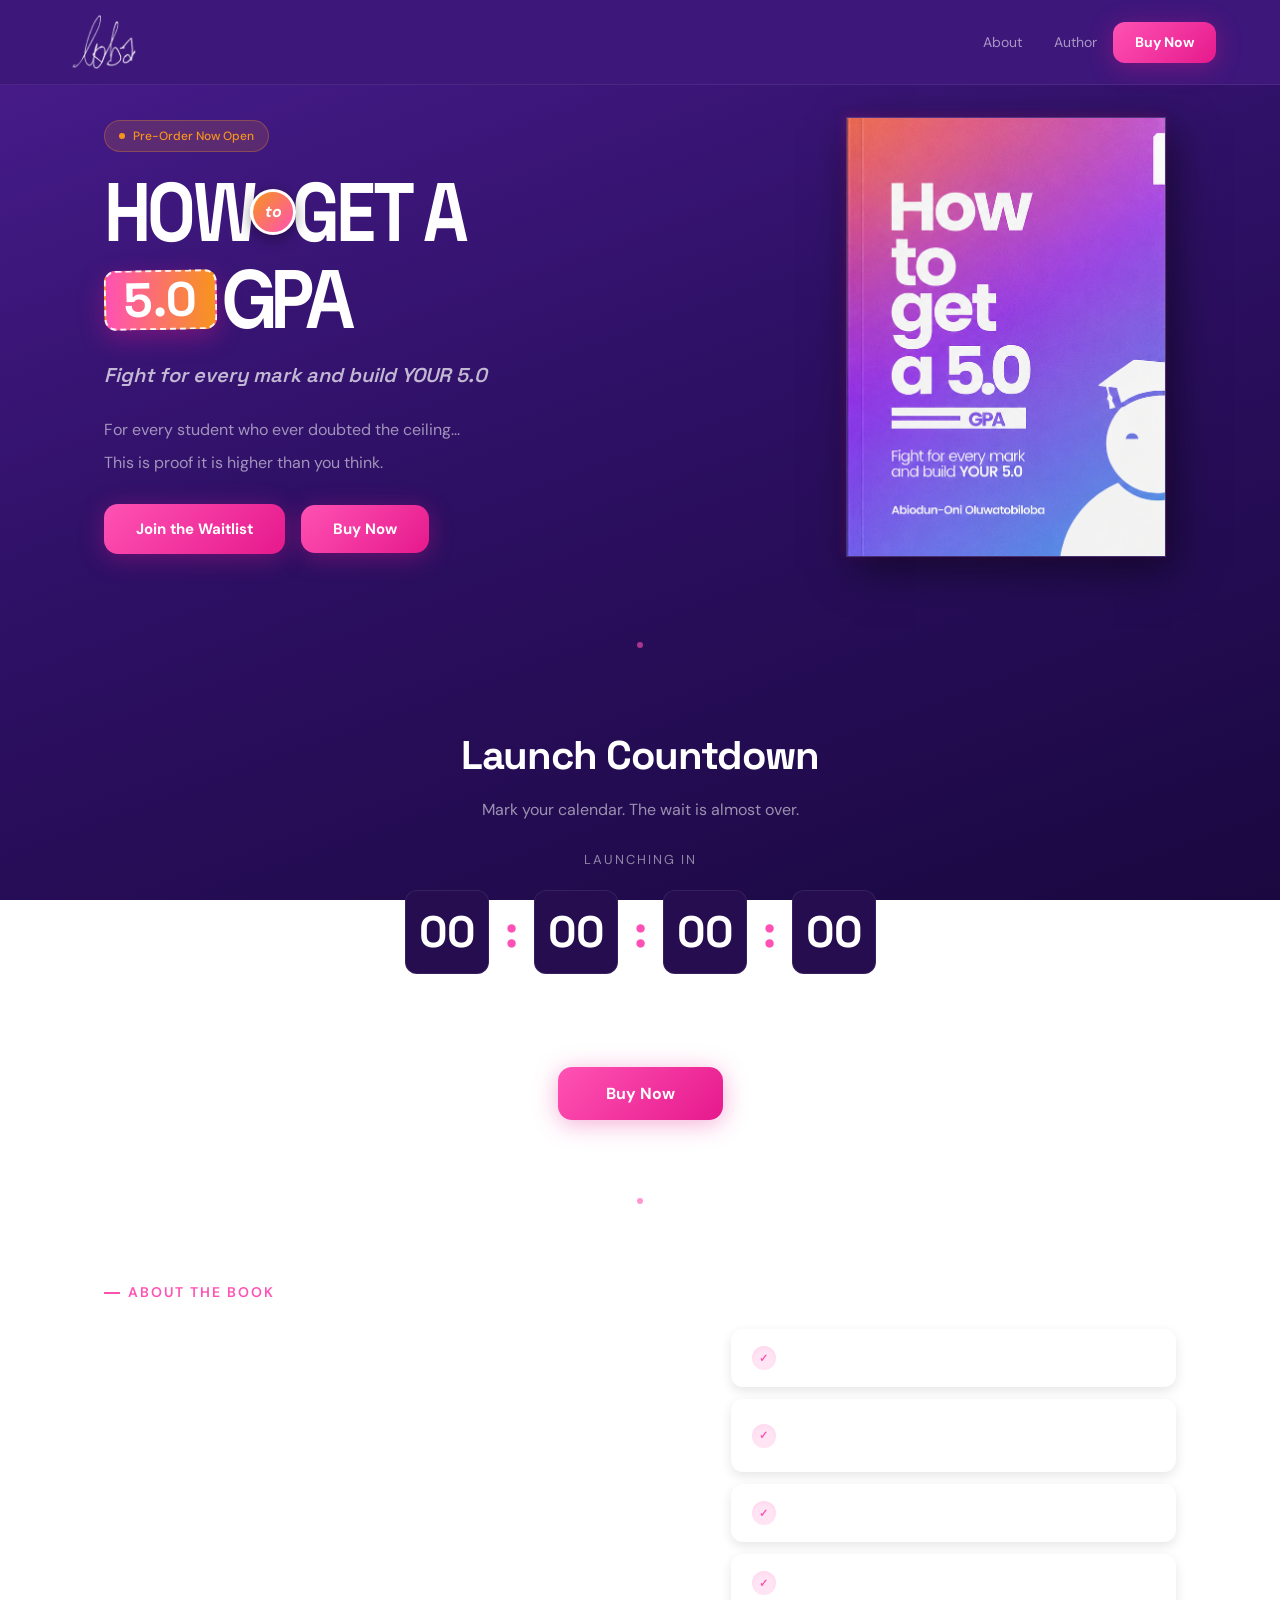
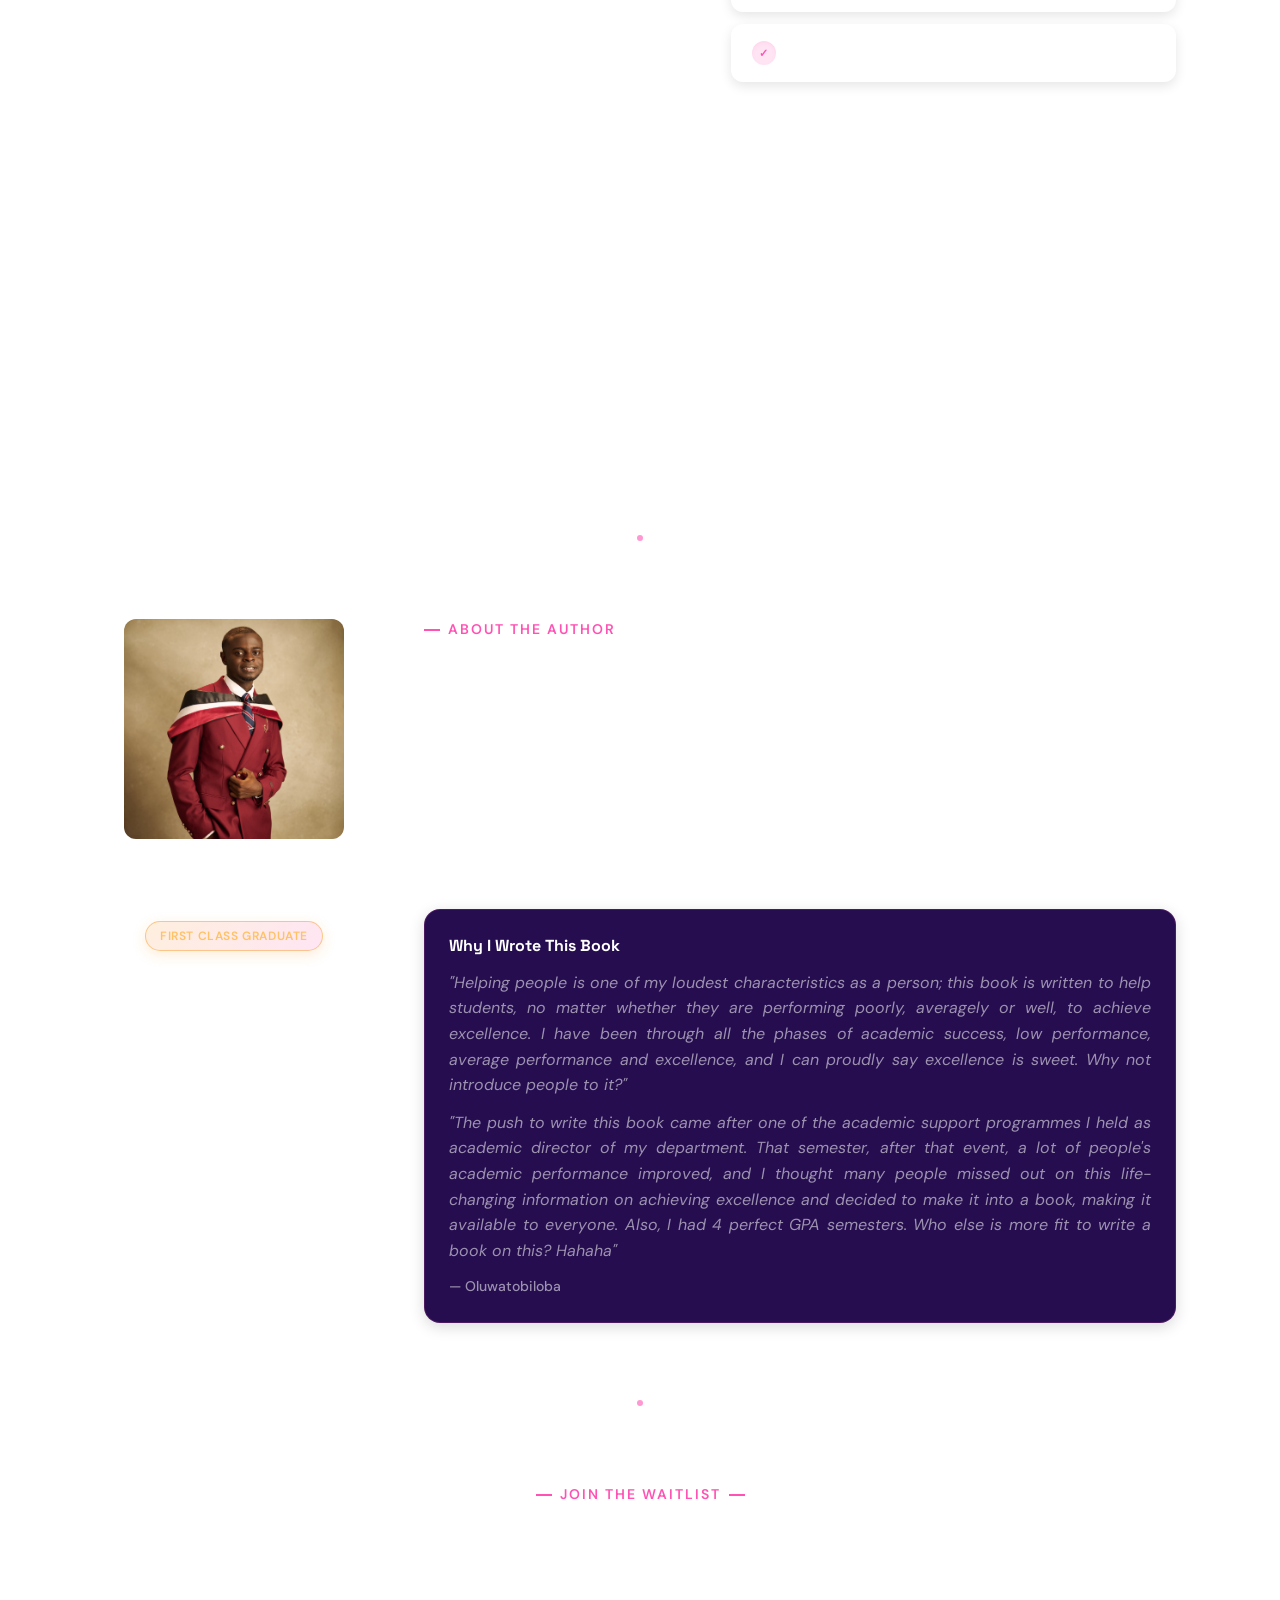
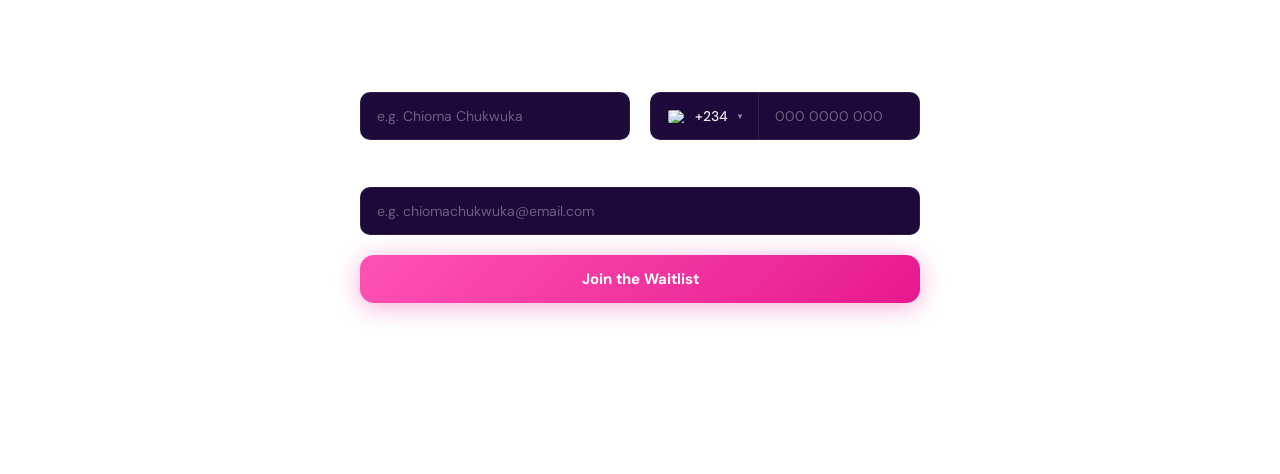
==== index.html @ 54b474c2 "updated header buy now link to selar" ====
<!doctype html>
<html lang="en">
  <head>
    <meta charset="UTF-8" />
    <meta name="viewport" content="width=device-width, initial-scale=1.0" />
    <title>How to Get a 5.0 GPA | Book Launch Waitlist</title>
    <link rel="icon" type="image/png" href="Assets/Author signature.png" />
    <meta
      name="description"
      content="Join the exclusive waitlist for 'How to Get a 5.0 GPA' by Abiodun-Oni Oluwatobiloba. Confirm your spot to lock in your copy and unlock peak academic performance."
    />
    <meta
      name="keywords"
      content="GPA, First Class, Academic Success, Oluwatobiloba, Study Guide"
    />
    <meta name="author" content="Abiodun-Oni Oluwatobiloba" />

    <!-- Open Graph -->
    <meta
      property="og:title"
      content="How to Get a 5.0 GPA | Book Launch Waitlist"
    />
    <meta
      property="og:description"
      content="Join the exclusive waitlist for 'How to Get a 5.0 GPA' by Abiodun-Oni Oluwatobiloba. Confirm your spot to lock in your copy."
    />
    <meta property="og:url" content="https://howtogeta5pointgpa.com" />
    <meta property="og:type" content="website" />

    <link rel="preconnect" href="https://fonts.googleapis.com" />
    <link rel="preconnect" href="https://fonts.gstatic.com" crossorigin />
    <link
      href="https://fonts.googleapis.com/css2?family=DM+Sans:wght@400;500;600;700&family=Space+Grotesk:wght@500;600;700&display=swap"
      rel="stylesheet"
    />
    <link rel="stylesheet" href="/style.css" />
  </head>
  <body>
    <!-- Header -->
    <header class="site-header">
      <a href="#" class="logo-signature">
        <img
          src="Assets/Author signature.png"
          alt="Oluwatobiloba Signature"
          class="signature-img"
        />
      </a>
      <nav class="nav-links">
        <a href="#about">About</a>
        <a href="#author">Author</a>
      </nav>
      <a
        href="https://selar.com/9785l558y8"
        class="btn btn-primary btn-sm"
        target="_blank"
        rel="noopener noreferrer"
        >Buy Now</a
      >
    </header>

    <!-- Hero -->
    <section class="hero">
      <div class="hero-text">
        <span class="badge badge-orange"
          ><span class="dot"></span>Pre-Order Now Open</span
        >
        <h1 class="hero-title">
          <span class="title-row-top">
            <span class="title-row title-row-how">How</span>
            <span class="title-badge">to</span>
            <span class="title-row title-row-get">get a</span>
          </span>
          <span class="title-row-bottom">
            <span
              class="title-gpa-box stat-number"
              data-target="5.0"
              data-decimals="1"
              >5.0</span
            >
            <span class="title-gpa-text">GPA</span>
          </span>
        </h1>
        <p class="subtitle"><i>Fight for every mark and build YOUR 5.0</i></p>
        <p class="lead">
          For every student who ever doubted the ceiling... <br />
          This is proof it is higher than you think.
        </p>

        <div class="hero-ctas">
          <a href="#waitlist" class="btn btn-primary">Join the Waitlist</a>
          <button id="buyBtnHero" class="btn btn-disabled" disabled>
            <svg
              class="lock-icon"
              viewBox="0 0 24 24"
              fill="none"
              stroke="currentColor"
              stroke-width="2.2"
              stroke-linecap="round"
              stroke-linejoin="round"
            >
              <rect x="3" y="11" width="18" height="11" rx="2" ry="2"></rect>
              <path d="M7 11V7a5 5 0 0 1 10 0v4"></path>
            </svg>
            <span>Available at Launch</span>
          </button>
        </div>
      </div>

      <div class="hero-book">
        <div class="glow"></div>
        <div class="book-cover">
          <img src="Assets/HTGA5GPA book cover.png" alt="Book Cover" />
        </div>
      </div>
    </section>

    <div class="divider"><span class="dot"></span></div>

    <!-- Countdown -->
    <section class="countdown-section reveal">
      <h2>Launch Countdown</h2>
      <p class="section-lead">Mark your calendar. The wait is almost over.</p>

      <p class="eyebrow-label">Launching in</p>
      <div class="countdown" id="countdown">
        <div class="time-block">
          <span id="cd-days">00</span><label>Days</label>
        </div>
        <span class="colon">:</span>
        <div class="time-block">
          <span id="cd-hours">00</span><label>Hours</label>
        </div>
        <span class="colon">:</span>
        <div class="time-block">
          <span id="cd-minutes">00</span><label>Minutes</label>
        </div>
        <span class="colon">:</span>
        <div class="time-block">
          <span id="cd-seconds">00</span><label>Seconds</label>
        </div>
      </div>
      <p class="launch-date" id="launchDateLabel">Official launch date: —</p>

      <div class="buy-wrap">
        <button id="buyBtn" class="btn btn-disabled btn-lg" disabled>
          <svg
            class="lock-icon"
            viewBox="0 0 24 24"
            fill="none"
            stroke="currentColor"
            stroke-width="2.2"
            stroke-linecap="round"
            stroke-linejoin="round"
          >
            <rect x="3" y="11" width="18" height="11" rx="2" ry="2"></rect>
            <path d="M7 11V7a5 5 0 0 1 10 0v4"></path>
          </svg>
          <span>Available at Launch</span>
        </button>
      </div>

      <p class="hint">
        Button activates automatically when countdown reaches zero
      </p>
    </section>

    <div class="divider"><span class="dot"></span></div>

    <!-- About the Book -->
    <section id="about" class="about-section reveal">
      <div class="about-text">
        <div class="eyebrow"><span class="rule"></span>About the Book</div>
        <h2>Knowledge is only powerful when you can use it.</h2>
        <p>
          This is not a book about being naturally gifted. It is a book about
          being deliberate.
        </p>
        <p>
          Oluwatobiloba Daniel Abiodun-Oni graduated with a First Class in
          Social Work, achieving a 5.0 GPA across four consecutive semesters. He
          did not begin university that way. He began in the wrong course,
          failed critical exams, spent weeks unable to leave his room, and
          rebuilt — quietly, strategically, and completely.
        </p>
        <p>
          <b>How to Get a 5.0 GPA</b> is the method behind that result. Five
          principles drawn from lived experience, covering every dimension of
          academic excellence: finding genuine interest in your work, building a
          relationship with God that extends into your study life, setting goals
          that are specific and visible, fighting for every mark across every
          avenue through which marks are earned, and doing more than what is
          required.
        </p>
        <p>
          This book is short by design. There is no padding, no filler, no
          content included simply to add weight. Every principle is actionable
          and every chapter closes with a concrete step the reader can take
          immediately. The author's conviction is simple: the information that
          transforms academic performance should be available to every student,
          not only those who happen to attend the right seminar or know the
          right person.
        </p>
        <p>
          Whether you are failing, surviving, or already performing well — this
          book was written for the student who has decided that good enough is
          not enough.
        </p>
      </div>
      <div class="about-list">
        <h3 class="list-title">What you'll master:</h3>
        <div class="chip">
          <span class="chip-icon">✓</span>
          <span class="chip-text"
            >Why students fail before the semester even starts.</span
          >
        </div>
        <div class="chip">
          <span class="chip-icon">✓</span>
          <span class="chip-text"
            >How to build the academic foundation that outlasts
            motivation.</span
          >
        </div>
        <div class="chip">
          <span class="chip-icon">✓</span>
          <span class="chip-text"
            >The goal-setting method with a 95% success rate.</span
          >
        </div>
        <div class="chip">
          <span class="chip-icon">✓</span>
          <span class="chip-text"
            >Fight for Every Mark: how to consistently score 90s.</span
          >
        </div>
        <div class="chip">
          <span class="chip-icon">✓</span>
          <span class="chip-text"
            >How "doing too much" puts you in the top 1%.</span
          >
        </div>
      </div>
    </section>

    <div class="divider"><span class="dot"></span></div>

    <!-- About the Author -->
    <section id="author" class="author-section reveal">
      <div class="author-card">
        <div class="author-photo"></div>
        <h3>Abiodun-Oni Oluwatobiloba</h3>
        <p class="author-role">First Class Graduate</p>
        <div class="author-facts">
          <div class="fact">→ Bachelors in Social Work</div>
          <div class="fact">→ 2nd Best Graduating Student</div>
          <div class="fact">→ Mental Health Enthusiast</div>
        </div>
      </div>
      <div class="author-text">
        <div class="eyebrow"><span class="rule"></span>About the Author</div>
        <p>
          Oluwatobiloba Daniel Abiodun-Oni graduated with first-class honors in
          Social Work and Human Services from Babcock University. He grew up in
          Olambe, Ogun State, before heading off to Babcock University to study
          Social Work and Human Services.
        </p>
        <p>
          He currently works in marketing, where he gets to sit at the
          intersection of business and creativity. As academic director of his
          department, he ran support programs that helped struggling students
          turn their performance around, an experience that later became the
          spark for this book.
        </p>
        <p>
          Outside of work, he's passionate about mental health, and you'll
          usually find him singing or playing the piano when he's not working.
        </p>

        <div class="quote-card">
          <div class="quote-head">Why I Wrote This Book</div>
          <p class="quote-body">
            "Helping people is one of my loudest characteristics as a person;
            this book is written to help students, no matter whether they are
            performing poorly, averagely or well, to achieve excellence. I have
            been through all the phases of academic success, low performance,
            average performance and excellence, and I can proudly say excellence
            is sweet. Why not introduce people to it?"
          </p>
          <p class="quote-body">
            "The push to write this book came after one of the academic support
            programmes I held as academic director of my department. That
            semester, after that event, a lot of people's academic performance
            improved, and I thought many people missed out on this life-changing
            information on achieving excellence and decided to make it into a
            book, making it available to everyone. Also, I had 4 perfect GPA
            semesters. Who else is more fit to write a book on this? Hahaha"
          </p>
          <p class="quote-attr">— Oluwatobiloba</p>
        </div>
      </div>
    </section>

    <div class="divider"><span class="dot"></span></div>

    <!-- Waitlist Form -->
    <section id="waitlist" class="waitlist-section reveal">
      <div class="eyebrow eyebrow-center">
        <span class="rule"></span>Join the Waitlist<span class="rule"></span>
      </div>
      <h2>Be first to know when we launch</h2>
      <p class="section-lead">
        Get early access pricing, exclusive chapter previews, and launch-day
        notifications delivered straight to your inbox.
      </p>

      <form id="waitlistForm" class="waitlist-form">
        <div class="form-row">
          <div class="field">
            <label for="fullName">Full Name</label>
            <input
              type="text"
              id="fullName"
              name="fullName"
              placeholder="e.g. Chioma Chukwuka"
              required
            />
          </div>
          <div class="field">
            <label for="phone">Phone Number</label>
            <div class="phone-input-group">
              <button
                type="button"
                class="country-select-btn"
                id="countrySelectBtn"
              >
                <span class="selected-flag" id="selectedFlag">
                  <img
                    src="https://flagcdn.com/20x15/ng.png"
                    class="flag-img"
                    alt="Nigeria"
                  />
                </span>
                <span class="selected-code" id="selectedCode">+234</span>
                <span class="dropdown-chevron">▼</span>
              </button>
              <input
                type="tel"
                id="phone"
                name="phone"
                placeholder="000 0000 000"
                required
              />
              <div class="country-dropdown" id="countryDropdown">
                <div class="country-search-wrap">
                  <input
                    type="text"
                    class="country-search-input"
                    id="countrySearchInput"
                    placeholder="Search country..."
                    autocomplete="off"
                  />
                </div>
                <div class="country-list" id="countryList">
                  <!-- Generated dynamically -->
                </div>
              </div>
            </div>
          </div>
        </div>
        <div class="field">
          <label for="email">Email Address</label>
          <input
            type="email"
            id="email"
            name="email"
            placeholder="e.g. chiomachukwuka@email.com"
            required
          />
        </div>
        <button type="submit" class="btn btn-primary btn-full">
          Join the Waitlist
        </button>
      </form>

      <div id="successMessage" class="success-card hidden">
        <div class="success-icon">✓</div>
        <div>
          <p class="success-title">Almost there!</p>
          <p class="success-body">
            We've sent a confirmation link to your email. Click it to lock in
            your spot, copies are limited.
          </p>
        </div>
      </div>
    </section>

    <!-- Footer -->
    <footer class="site-footer">
      <p class="copyright">© 2026 Oluwatobiloba. All rights reserved.</p>
      <div class="social-icons">
        <a
          href="https://x.com/HeyLobaa"
          target="_blank"
          rel="noopener"
          aria-label="X (Twitter)"
        >
          <svg
            xmlns="http://www.w3.org/2000/svg"
            viewBox="0 0 24 24"
            width="16"
            height="16"
            fill="currentColor"
          >
            <path
              d="M18.244 2.25h3.308l-7.227 8.26 8.502 11.24H16.17l-5.214-6.817L4.99 21.75H1.68l7.73-8.835L1.254 2.25H8.08l4.713 6.231zm-1.161 17.52h1.833L7.084 4.126H5.117z"
            />
          </svg>
        </a>
        <a
          href="https://www.instagram.com/heylobaa?igsh=ZDZ3bmJwZ2lnaDN0&utm_source=qr"
          target="_blank"
          rel="noopener"
          aria-label="Instagram"
        >
          <svg
            xmlns="http://www.w3.org/2000/svg"
            viewBox="0 0 24 24"
            width="16"
            height="16"
            fill="currentColor"
          >
            <path
              d="M12 2.163c3.204 0 3.584.012 4.85.07 3.252.148 4.771 1.691 4.919 4.919.058 1.265.069 1.645.069 4.849 0 3.205-.012 3.584-.069 4.849-.149 3.225-1.664 4.771-4.919 4.919-1.266.058-1.644.07-4.85.07-3.204 0-3.584-.012-4.849-.07-3.26-.149-4.771-1.699-4.919-4.92-.058-1.265-.07-1.644-.07-4.849 0-3.204.013-3.583.07-4.849.149-3.227 1.664-4.771 4.919-4.919 1.266-.057 1.645-.069 4.849-.069zM12 0C8.741 0 8.333.014 7.053.072 2.695.272.273 2.69.073 7.051.014 8.333 0 8.741 0 12c0 3.259.014 3.668.072 4.948.2 4.358 2.618 6.78 6.98 6.98 1.281.058 1.689.072 4.948.072 3.259 0 3.668-.014 4.948-.072 4.354-.2 6.782-2.618 6.979-6.98.059-1.28.073-1.689.073-4.948 0-3.259-.014-3.667-.072-4.947-.196-4.354-2.617-6.78-6.979-6.98C15.668.014 15.259 0 12 0zm0 5.838a6.162 6.162 0 1 0 0 12.324 6.162 6.162 0 0 0 0-12.324zM12 16a4 4 0 1 1 0-8 4 4 0 0 1 0 8zm6.406-11.845a1.44 1.44 0 1 0 0 2.881 1.44 1.44 0 0 0 0-2.881z"
            />
          </svg>
        </a>
        <a
          href="https://www.linkedin.com/in/oluwatobiloba-abiodun-oni-33049b292?utm_source=share_via&utm_content=profile&utm_medium=member_ios"
          target="_blank"
          rel="noopener"
          aria-label="LinkedIn"
        >
          <svg
            xmlns="http://www.w3.org/2000/svg"
            viewBox="0 0 24 24"
            width="16"
            height="16"
            fill="currentColor"
          >
            <path
              d="M19 0h-14c-2.761 0-5 2.239-5 5v14c0 2.761 2.239 5 5 5h14c2.762 0 5-2.239 5-5v-14c0-2.761-2.238-5-5-5zm-11 19h-3v-11h3v11zm-1.5-12.268c-.966 0-1.75-.79-1.75-1.764s.784-1.764 1.75-1.764 1.75.79 1.75 1.764-.783 1.764-1.75 1.764zm13.5 12.268h-3v-5.604c0-3.368-4-3.113-4 0v5.604h-3v-11h3v1.765c1.396-2.586 7-2.777 7 2.476v6.759z"
            />
          </svg>
        </a>
        <a href="mailto:loba@howtogeta5pointgpa.com" aria-label="Email">
          <svg
            xmlns="http://www.w3.org/2000/svg"
            viewBox="0 0 24 24"
            width="16"
            height="16"
            fill="currentColor"
          >
            <path
              d="M20 4H4c-1.1 0-1.99.9-1.99 2L2 18c0 1.1.9 2 2 2h16c1.1 0 2-.9 2-2V6c0-1.1-.9-2-2-2zm0 4-8 5-8-5V6l8 5 8-5v2z"
            />
          </svg>
        </a>
      </div>
    </footer>

    <!-- Modal Backdrop -->
    <div id="modalBackdrop" class="modal-backdrop"></div>

    <!-- Confirmation Modal -->
    <div id="confirmModal" class="confirm-modal hidden">
      <div class="confirm-icon">🎉</div>
      <h3 class="confirm-title">
        You're confirmed, <span id="confirmName">Friend</span>!
      </h3>
      <p id="confirmMessage" class="confirm-message">
        You have successfully been added to the waitlist. Come back in:
      </p>

      <div class="confirm-countdown">
        <div class="mini-time">
          <span id="mini-days">00</span>
          <label>d</label>
        </div>
        <span class="mini-colon">:</span>
        <div class="mini-time">
          <span id="mini-hours">00</span>
          <label>h</label>
        </div>
        <span class="mini-colon">:</span>
        <div class="mini-time">
          <span id="mini-minutes">00</span>
          <label>m</label>
        </div>
        <span class="mini-colon">:</span>
        <div class="mini-time">
          <span id="mini-seconds">00</span>
          <label>s</label>
        </div>
      </div>
      <p class="confirm-suffix">to get your own copy!</p>

      <button
        id="closeConfirmBtn"
        class="btn btn-primary btn-full"
        style="margin-top: 16px"
      >
        Got it!
      </button>
    </div>

    <script src="/index.js"></script>
  </body>
</html>
---- style.css ----
:root {
  --bg-top: #4a1d8f;
  --bg-mid: #2e1065;
  --bg-bottom: #1a0840;
  --primary: #ff52b4;
  --primary-dark: #e6198c;
  --secondary: #f7941d;
  --foreground: #ffffff;
  --muted: rgba(255, 255, 255, 0.55);
  --border-soft: rgba(255, 255, 255, 0.07);
  --card-bg: #230e44;
  --font-body: "DM Sans", sans-serif;
  --font-heading: "Space Grotesk", sans-serif;
}

html {
  scroll-behavior: smooth;
  scroll-padding-top: 80px;
}

* {
  box-sizing: border-box;
  margin: 0;
  padding: 0;
}

body {
  font-family: var(--font-body);
  color: var(--foreground);
  background: linear-gradient(
    160deg,
    var(--bg-top) 0%,
    var(--bg-mid) 45%,
    var(--bg-bottom) 100%
  );
  background-attachment: fixed;
  line-height: 1.5;
}

a {
  color: inherit;
  text-decoration: none;
}
button {
  font-family: inherit;
  cursor: pointer;
}
img {
  max-width: 100%;
  display: block;
}

/*Reduced motion*/
@media (prefers-reduced-motion: reduce) {
  * {
    animation: none !important;
    transition: none !important;
  }
}

/*Header*/
.site-header {
  position: fixed;
  top: 0;
  left: 0;
  right: 0;
  z-index: 1000;
  display: flex;
  align-items: center;
  justify-content: end;
  padding: 12px 5%;
  border-bottom: 1px solid var(--border-soft);
  flex-wrap: wrap;
  gap: 16px;
  background: #3e177b;
  transition: padding 0.3s ease, background 0.3s ease, box-shadow 0.3s ease;
}

.site-header.scrolled {
  padding: 12px 5%;
  background: #1a0840;
  box-shadow: 0 10px 30px rgba(0, 0, 0, 0.4);
  border-bottom: 1px solid rgba(255, 255, 255, 0.08);
}

.logo-signature {
  display: flex;
  align-items: center;
  margin-right: auto;
}
.signature-img {
  height: clamp(40px, 5.5vw, 60px);
  width: auto;
  filter: brightness(0) invert(1);
  opacity: 0.95;
  transition: opacity 0.2s ease, transform 0.2s ease;
}
.logo-signature:hover .signature-img {
  opacity: 1;
  transform: scale(1.04);
}

.nav-links {
  display: flex;
  gap: 32px;
}
.nav-links a {
  font-size: 14px;
  color: var(--muted);
}
.nav-links a:hover {
  color: var(--foreground);
}

/*Buttons*/
.btn {
  display: inline-flex;
  align-items: center;
  justify-content: center;
  gap: 8px;
  font-weight: 700;
  font-size: 15px;
  padding: 14px 32px;
  border-radius: 14px;
  border: none;
  transition:
    transform 0.15s ease,
    box-shadow 0.15s ease;
}
.btn:focus-visible {
  outline: 2px solid var(--foreground);
  outline-offset: 3px;
}

.btn-primary {
  background: linear-gradient(135deg, var(--primary), var(--primary-dark));
  color: #fff;
  box-shadow: 0 4px 24px rgba(230, 25, 140, 0.35);
  position: relative;
  overflow: hidden;
}
.btn-primary::after {
  content: "";
  position: absolute;
  top: -50%;
  left: -60%;
  width: 40%;
  height: 200%;
  background: linear-gradient(
    90deg,
    transparent,
    rgba(255, 255, 255, 0.35),
    transparent
  );
  transform: rotate(25deg);
  animation: btnShimmer 4s infinite ease-in-out;
  pointer-events: none;
}
@keyframes btnShimmer {
  0% { left: -70%; }
  20% { left: 140%; }
  100% { left: 140%; }
}
.btn-primary:hover {
  transform: translateY(-2px);
  box-shadow: 0 6px 30px rgba(230, 25, 140, 0.45);
}
.btn-sm {
  padding: 10px 22px;
  font-size: 14px;
  border-radius: 12px;
}
.btn-full {
  width: 100%;
}
.btn-lg {
  padding: 16px 48px;
  font-size: 16px;
}

.btn-disabled {
  background: rgba(255, 255, 255, 0.08);
  color: rgba(255, 255, 255, 0.4);
  border: 1px solid rgba(255, 255, 255, 0.12);
  cursor: not-allowed;
}

.btn-active {
  background: linear-gradient(135deg, var(--primary), var(--primary-dark));
  color: #fff;
  box-shadow: 0 4px 24px rgba(230, 25, 140, 0.35);
  cursor: pointer;
}
.btn-active:hover {
  transform: translateY(-2px);
}

/*Badge*/
.badge {
  display: inline-flex;
  align-items: center;
  gap: 8px;
  font-size: 12px;
  font-weight: 500;
  padding: 6px 14px;
  border-radius: 999px;
  width: fit-content;
}
.badge-orange {
  background: rgba(247, 148, 29, 0.15);
  border: 1px solid rgba(247, 148, 29, 0.3);
  color: var(--secondary);
}
.dot {
  width: 6px;
  height: 6px;
  border-radius: 50%;
  background: currentColor;
  display: inline-block;
}

/*Hero*/
.hero {
  display: flex;
  align-items: center;
  gap: 60px;
  padding: 120px 5% 80px;
  max-width: 1200px;
  margin: 0 auto;
  flex-wrap: wrap;
}
.hero-text {
  flex: 1;
  min-width: 300px;
  display: flex;
  flex-direction: column;
  gap: 24px;
}

/*Hero Title Design*/
.hero-title {
  display: flex;
  flex-direction: column;
  align-items: flex-start;
  gap: 12px;
}
.title-row-top {
  display: flex;
  align-items: center;
  gap: 4px;
  position: relative;
}
.title-row {
  font-family: var(--font-heading);
  font-weight: 800;
  text-transform: uppercase;
  color: var(--foreground);
  display: block;
}
.title-row-how,
.title-row-get,
.title-gpa-text {
  font-size: clamp(40px, 6vw, 72px);
  line-height: 1;
  letter-spacing: -0.05em;
  transform: scaleY(1.15);
  transform-origin: left center;
}
.title-badge {
  width: clamp(32px, 4.5vw, 46px);
  height: clamp(32px, 4.5vw, 46px);
  border-radius: 50%;
  background: linear-gradient(135deg, var(--secondary), var(--primary));
  border: 3px solid #ffffff;
  box-shadow: 0 4px 15px rgba(0, 0, 0, 0.4);
  display: inline-flex;
  align-items: center;
  justify-content: center;
  font-family: "DM Sans", "Georgia", serif;
  font-size: clamp(12px, 1.8vw, 16px);
  font-weight: 700;
  font-style: italic;
  color: #ffffff;
  text-transform: lowercase;
  z-index: 2;
  margin: 0 -8px;
  flex-shrink: 0;
}
.title-row-bottom {
  display: flex;
  align-items: center;
  gap: 5px;
  margin-top: 4px;
}
.title-gpa-box {
  background: linear-gradient(90deg, var(--primary), var(--secondary));
  border: 2px dashed rgba(255, 255, 255, 0.9);
  padding: 4px 18px;
  border-radius: 12px;
  font-family: var(--font-heading);
  font-weight: 800;
  font-size: clamp(28px, 5vw, 48px);
  color: #ffffff;
  line-height: 1;
  display: inline-block;
  box-shadow: 0 8px 24px rgba(230, 25, 140, 0.35);
  transform: rotate(-1deg);
}


.subtitle {
  font-family: var(--font-heading);
  font-weight: 600;
  font-size: 20px;
  color: rgba(255, 255, 255, 0.7);
}
.lead {
  color: var(--muted);
  max-width: 460px;
  line-height: 2.05;
}

.hero-ctas {
  display: flex;
  align-items: center;
  gap: 16px;
  flex-wrap: wrap;
}
.lock-icon {
  width: 16px;
  height: 16px;
  flex-shrink: 0;
  stroke: currentColor;
}

.social-proof {
  display: flex;
  align-items: center;
  gap: 10px;
}
.avatars {
  display: flex;
}
.avatar {
  width: 32px;
  height: 32px;
  border-radius: 50%;
  background: linear-gradient(135deg, var(--primary), var(--secondary));
  border: 2px solid var(--bg-mid);
  margin-left: -8px;
}
.avatars .avatar:first-child {
  margin-left: 0;
}
#waitlistCount {
  font-size: 14px;
  color: var(--muted);
}

.hero-book {
  position: relative;
  flex-shrink: 0;
  width: 340px;
  height: 420px;
  display: flex;
  align-items: center;
  justify-content: center;
}
.glow {
  position: absolute;
  width: 320px;
  height: 320px;
  border-radius: 50%;
  background: radial-gradient(circle, var(--primary) 0%, transparent 70%);
  opacity: 0.2;
}
.book-cover {
  position: relative;
  width: 320px;
  height: 440px;
  box-shadow:
    8px 12px 40px rgba(0, 0, 0, 0.5),
    -2px -2px 10px rgba(230, 25, 140, 0.2);
  border: 1px solid rgba(255, 255, 255, 0.15);
  overflow: hidden;
  animation: floatBook 3.5s ease-in-out infinite alternate;
}

@keyframes floatBook {
  0% {
    transform: translateY(0);
    box-shadow:
      8px 12px 40px rgba(0, 0, 0, 0.5),
      -2px -2px 10px rgba(230, 25, 140, 0.2);
  }
  100% {
    transform: translateY(-8px);
    box-shadow:
      8px 20px 45px rgba(0, 0, 0, 0.4),
      -2px -2px 12px rgba(230, 25, 140, 0.25);
  }
}
.book-cover img {
  width: 100%;
  height: 100%;
  object-fit: cover;
  display: block;
}

.book-topline {
  position: absolute;
  top: 0;
  left: 0;
  right: 0;
  height: 4px;
  background-color: #f7711d;
}
.book-kicker {
  position: absolute;
  top: 16px;
  font-size: 11px;
  letter-spacing: 2px;
  text-transform: uppercase;
  color: var(--primary);
  opacity: 0.8;
}
.book-title-block {
  display: flex;
  flex-direction: column;
  align-items: center;
  gap: 8px;
}
.book-title {
  font-family: var(--font-heading);
  font-weight: 700;
  font-size: 24px;
}
.book-rule {
  width: 32px;
  height: 2px;
  background-color:  #f7711d;
}
.book-subtitle {
  font-size: 12px;
  opacity: 0.7;
}
.book-author {
  position: absolute;
  bottom: 0;
  left: 0;
  right: 0;
  background: rgba(0, 0, 0, 0.35);
  padding: 8px 12px;
  text-align: center;
  font-size: 16px;
  opacity: 0.6;
  letter-spacing: 0.5px;
}

/*Dividers*/
.divider {
  display: flex;
  align-items: center;
  justify-content: center;
  padding: 8px 0;
}
.divider .dot {
  width: 6px;
  height: 6px;
  border-radius: 50%;
  background: var(--primary);
  opacity: 0.6;
}

/*Section shared*/
section {
  padding: 70px 5%;
  max-width: 1200px;
  margin: 0 auto;
}
.countdown-section,
.waitlist-section {
  text-align: center;
  display: flex;
  flex-direction: column;
  align-items: center;
  gap: 12px;
}
h2 {
  font-family: var(--font-heading);
  font-weight: 700;
  font-size: clamp(28px, 4vw, 40px);
  letter-spacing: -1px;
}
.section-lead {
  color: var(--muted);
  max-width: 480px;
}

.eyebrow {
  display: flex;
  align-items: center;
  gap: 8px;
  font-size: 14px;
  color: var(--primary);
  text-transform: uppercase;
  letter-spacing: 2px;
  font-weight: 600;
}
.eyebrow-center {
  justify-content: center;
}
.eyebrow .rule {
  width: 16px;
  height: 2px;
  background: var(--primary);
}

/*Countdown*/
.eyebrow-label {
  font-size: 13px;
  text-transform: uppercase;
  letter-spacing: 2px;
  color: rgba(255, 255, 255, 0.5);
  margin-top: 16px;
}
.countdown {
  display: flex;
  align-items: flex-start;
  gap: clamp(4px, 2vw, 16px);
  margin: 8px 0;
  flex-wrap: nowrap;
  justify-content: center;
}
.time-block {
  display: flex;
  flex-direction: column;
  align-items: center;
  gap: 8px;
}
.time-block span {
  font-family: var(--font-heading);
  font-weight: 700;
  font-size: clamp(20px, 4.5vw, 44px);
  background: #250d4f;
  border: 1px solid rgba(255, 255, 255, 0.08);
  width: clamp(45px, 11vw, 84px);
  height: clamp(45px, 11vw, 84px);
  border-radius: 12px;
  display: flex;
  align-items: center;
  justify-content: center;
  letter-spacing: -1px;
}
.time-block label {
  font-size: clamp(8px, 1.5vw, 11px);
  text-transform: uppercase;
  letter-spacing: clamp(1px, 0.25vw, 2px);
  color: rgba(255, 255, 255, 0.5);
}
.colon {
  font-family: var(--font-heading);
  font-weight: 700;
  font-size: clamp(20px, 4.5vw, 44px);
  color: var(--primary);
  line-height: clamp(45px, 11vw, 84px);
}
.launch-date {
  color: var(--muted);
  font-size: 14px;
  margin-top: 4px;
}
.hint {
  font-size: 12px;
  color: var(--muted);
}

/*About the book*/
.about-section {
  display: flex;
  gap: 60px;
  align-items: flex-start;
  text-align: left;
  flex-wrap: wrap;
}
.about-text {
  flex: 1.4;
  min-width: 300px;
  display: flex;
  flex-direction: column;
  gap: 16px;
}
.about-text p {
  color: var(--muted);
  line-height: 1.6;
  text-align: justify;
  text-justify: inter-word;
}
.about-list {
  flex: 1.1;
  min-width: 300px;
  display: flex;
  flex-direction: column;
  gap: 12px;
}
.list-title {
  font-family: var(--font-heading);
  font-weight: 700;
  font-size: 18px;
  color: var(--foreground);
  margin-bottom: 8px;
}
.chip {
  background: rgba(255, 255, 255, 0.03);
  border: 1px solid rgba(255, 255, 255, 0.08);
  padding: 16px 20px;
  border-radius: 12px;
  font-size: 14px;
  display: flex;
  align-items: center;
  gap: 14px;
  transition: all 0.25s cubic-bezier(0.4, 0, 0.2, 1);
  box-shadow: 0 4px 12px rgba(0, 0, 0, 0.1);
  text-align: left;
}
.chip:hover {
  background: rgba(255, 255, 255, 0.06);
  border-color: rgba(255, 82, 180, 0.3);
  transform: translateY(-2px);
  box-shadow: 0 8px 24px rgba(255, 82, 180, 0.08);
}
.chip-icon {
  display: inline-flex;
  align-items: center;
  justify-content: center;
  width: 24px;
  height: 24px;
  border-radius: 50%;
  background: rgba(255, 82, 180, 0.15);
  color: var(--primary);
  font-size: 11px;
  font-weight: 700;
  flex-shrink: 0;
  box-shadow: inset 0 2px 4px rgba(255, 82, 180, 0.1);
}
.chip-text {
  font-family: var(--font-body);
  color: var(--foreground);
  opacity: 0.9;
  line-height: 1.4;
}

/*Author*/
.author-section {
  display: flex;
  gap: 60px;
  align-items: flex-start;
  text-align: left;
  flex-wrap: wrap;
}
.author-card {
  flex: 0 0 260px;
  display: flex;
  flex-direction: column;
  align-items: center;
  text-align: center;
}
.author-photo {
  width: 220px;
  height: 220px;
  max-width: 100%;
  aspect-ratio: 1 / 1;
  border-radius: 12px;
  background-image: url('Assets/Author Image (1).jpg');
  background-size: cover;
  background-position: center top;
}
.author-card h3 {
  font-family: var(--font-heading);
  font-weight: 700;
  font-size: 20px;
  margin-top: 14px;
}
.author-role {
  display: inline-flex;
  align-items: center;
  gap: 6px;
  background: linear-gradient(135deg, rgba(247, 148, 29, 0.15), rgba(255, 82, 180, 0.15));
  border: 1px solid rgba(247, 148, 29, 0.45);
  color: #ffc266;
  font-size: 12px;
  font-weight: 600;
  letter-spacing: 0.6px;
  padding: 5px 14px;
  border-radius: 20px;
  margin-top: 8px;
  margin-bottom: 16px;
  box-shadow: 0 4px 14px rgba(247, 148, 29, 0.18);
  text-transform: uppercase;
}
.author-facts {
  display: flex;
  flex-direction: column;
  gap: 8px;
  width: 100%;
}
.fact {
  background: rgba(255, 255, 255, 0.05);
  border: 1px solid rgba(255, 255, 255, 0.08);
  padding: 8px 12px;
  border-radius: 8px;
  font-size: 12px;
  color: var(--muted);
  text-align: left;
}

.author-text {
  flex: 1.6;
  min-width: 300px;
  display: flex;
  flex-direction: column;
  gap: 16px;
}
.author-text p {
  color: var(--muted);
  line-height: 1.6;
  text-align: justify;
  text-justify: inter-word;
}
.quote-card {
  background: #250d4f;
  border: 1px solid rgba(255, 82, 180, 0.18);
  border-radius: 16px;
  padding: 24px;
  display: flex;
  flex-direction: column;
  gap: 12px;
  box-shadow: 0 4px 15px rgba(0, 0, 0, 0.15);
}
.quote-head {
  font-family: var(--font-heading);
  font-weight: 700;
}
.quote-body {
  font-style: italic;
  color: var(--muted);
  line-height: 1.6;
  text-align: justify;
  text-justify: inter-word;
}
.quote-attr {
  color: var(--primary);
  font-weight: 500;
  font-size: 14px;
}

/*Buy section*/
.buy-wrap {
  position: relative;
  display: flex;
  flex-direction: column;
  align-items: center;
  margin-top: 12px;
}

.platform-modal {
  position: fixed;
  top: 50%;
  left: 50%;
  transform: translate(-50%, -45%);
  width: 340px;
  max-width: 90vw;
  background: #1a0840;
  border: 2px solid var(--primary);
  border-radius: 20px;
  box-shadow: 0 30px 80px rgba(0, 0, 0, 0.7);
  padding: 20px;
  display: flex;
  flex-direction: column;
  gap: 10px;
  opacity: 0;
  pointer-events: none;
  transition: opacity 0.22s ease, transform 0.22s cubic-bezier(0.34, 1.56, 0.64, 1);
  z-index: 1001;
}
.platform-modal.open {
  opacity: 1;
  transform: translate(-50%, -50%);
  pointer-events: auto;
}
.platform-modal.hidden {
  display: none;
}
.modal-backdrop {
  position: fixed;
  top: 0;
  left: 0;
  right: 0;
  bottom: 0;
  background: rgba(10, 4, 30, 0.88);
  z-index: 1000;
  opacity: 0;
  pointer-events: none;
  transition: opacity 0.25s ease;
}
.modal-backdrop.open {
  opacity: 1;
  pointer-events: auto;
}
.modal-label {
  font-size: 11px;
  text-transform: uppercase;
  letter-spacing: 2px;
  color: var(--muted);
  padding: 10px 12px 4px;
}
.platform-row {
  display: flex;
  align-items: center;
  gap: 12px;
  background: #250d4f;
  border: 1px solid rgba(255, 255, 255, 0.08);
  padding: 12px 14px;
  border-radius: 10px;
  transition: background 0.18s ease, border-color 0.18s ease;
}
.platform-row:hover {
  background: #2e1065;
  border-color: rgba(255, 255, 255, 0.15);
}
.platform-icon {
  width: 32px;
  height: 32px;
  border-radius: 8px;
  background: rgba(255, 255, 255, 0.1);
  display: flex;
  align-items: center;
  justify-content: center;
  font-family: var(--font-heading);
  font-weight: 700;
  font-size: 14px;
  flex-shrink: 0;
}
.platform-info {
  display: flex;
  flex-direction: column;
  text-align: left;
}
.platform-info strong {
  font-size: 14px;
}
.platform-info small {
  font-size: 12px;
  color: var(--muted);
}

/*Waitlist form*/
.waitlist-form {
  width: 100%;
  max-width: 560px;
  display: flex;
  flex-direction: column;
  gap: 20px;
  margin-top: 16px;
  text-align: left;
}
.form-row {
  display: flex;
  gap: 20px;
  flex-wrap: wrap;
}
.field {
  flex: 1;
  min-width: 200px;
  display: flex;
  flex-direction: column;
  gap: 6px;
}
.field label {
  font-size: 14px;
  font-weight: 500;
  opacity: 0.85;
}
.field input {
  background: #1d093a;
  border: 1px solid rgba(255, 255, 255, 0.08);
  border-radius: 10px;
  padding: 14px 16px;
  color: var(--foreground);
  font-size: 14px;
  font-family: inherit;
  transition: border-color 0.2s ease, background-color 0.2s ease;
}
.field input::placeholder {
  color: rgba(255, 255, 255, 0.35);
}
.field input:focus {
  background: #250d4f;
  border-color: var(--primary);
  outline: none;
}
.field input:invalid:not(:placeholder-shown) {
  border-color: rgba(255, 90, 90, 0.6);
}

/* Phone country code selector */
.phone-input-group {
  position: relative;
  display: flex;
  background: #1d093a;
  border: 1px solid rgba(255, 255, 255, 0.08);
  border-radius: 10px;
  transition: border-color 0.2s ease, background-color 0.2s ease;
}
.phone-input-group:focus-within {
  background: #250d4f;
  border-color: var(--primary);
}
.country-select-btn {
  display: flex;
  align-items: center;
  gap: 6px;
  background: transparent;
  border: none;
  border-right: 1px solid rgba(255, 255, 255, 0.1);
  padding: 0 14px;
  cursor: pointer;
  color: var(--foreground);
  font-family: inherit;
  font-size: 14px;
  transition: background-color 0.2s ease;
  border-top-left-radius: 9px;
  border-bottom-left-radius: 9px;
}
.country-select-btn:hover {
  background: rgba(255, 255, 255, 0.04);
}
.selected-flag {
  display: inline-flex;
  align-items: center;
  justify-content: center;
  width: 24px;
  flex-shrink: 0;
}
.flag-img {
  width: 18px;
  height: 13px;
  border-radius: 2px;
  box-shadow: 0 1px 3px rgba(0, 0, 0, 0.25);
  display: block;
}
.selected-code {
  font-weight: 500;
  opacity: 0.9;
}
.dropdown-chevron {
  font-size: 8px;
  opacity: 0.5;
  margin-left: 2px;
}
.phone-input-group input[type="tel"] {
  flex: 1;
  background: transparent !important;
  border: none !important;
  border-radius: 0 !important;
  padding: 14px 16px !important;
  color: var(--foreground) !important;
  font-size: 14px !important;
  font-family: inherit !important;
  width: 100%;
}
.phone-input-group input[type="tel"]:focus {
  outline: none !important;
  box-shadow: none !important;
}
.country-dropdown {
  position: absolute;
  top: 100%;
  left: 0;
  right: 0;
  margin-top: 6px;
  background: #1d093a;
  border: 1px solid rgba(255, 255, 255, 0.12);
  border-radius: 12px;
  box-shadow: 0 10px 30px rgba(0, 0, 0, 0.5);
  z-index: 100;
  display: flex;
  flex-direction: column;
  max-height: 250px;
  display: none;
}
.country-dropdown.show {
  display: flex;
}
.country-search-wrap {
  padding: 10px;
  border-bottom: 1px solid rgba(255, 255, 255, 0.08);
  position: sticky;
  top: 0;
  background: #1d093a;
}
.country-search-input {
  width: 100%;
  background: #13052a;
  border: 1px solid rgba(255, 255, 255, 0.08);
  border-radius: 8px;
  padding: 8px 12px;
  color: var(--foreground);
  font-size: 13px;
  font-family: inherit;
}
.country-search-input:focus {
  outline: none;
  border-color: var(--primary);
}
.country-list {
  overflow-y: auto;
  flex: 1;
  padding: 6px 0;
}
.country-list::-webkit-scrollbar {
  width: 6px;
}
.country-list::-webkit-scrollbar-track {
  background: transparent;
}
.country-list::-webkit-scrollbar-thumb {
  background: rgba(255, 255, 255, 0.15);
  border-radius: 3px;
}
.country-item {
  display: flex;
  align-items: center;
  justify-content: space-between;
  width: 100%;
  padding: 10px 16px;
  background: transparent;
  border: none;
  color: var(--foreground);
  font-family: inherit;
  font-size: 13px;
  text-align: left;
  cursor: pointer;
  transition: background-color 0.15s ease;
}
.country-item:hover {
  background: rgba(255, 255, 255, 0.05);
}
.country-item-left {
  display: flex;
  align-items: center;
  gap: 8px;
  pointer-events: none;
}
.country-item .flag {
  display: inline-flex;
  align-items: center;
  justify-content: center;
  width: 24px;
  flex-shrink: 0;
}
.country-item .name {
  opacity: 0.9;
}
.country-item .code {
  color: var(--muted);
  font-weight: 500;
  font-size: 12px;
  pointer-events: none;
}
.no-countries {
  padding: 16px;
  text-align: center;
  color: var(--muted);
  font-size: 13px;
}

.form-note {
  text-align: center;
  font-size: 12px;
  color: var(--muted);
}

.success-card {
  width: 100%;
  max-width: 560px;
  margin: 24px auto 0;
  background: #1a0840;
  border: 2px solid var(--primary);
  border-radius: 16px;
  padding: 32px 24px;
  display: flex;
  flex-direction: column;
  align-items: center;
  gap: 16px;
  text-align: center;
  box-shadow: 0 10px 30px rgba(0, 0, 0, 0.3);
}
.success-card div {
  display: flex;
  flex-direction: column;
  gap: 8px;
  align-items: center;
}
.success-card.hidden {
  display: none;
}
.success-icon {
  width: 48px;
  height: 48px;
  border-radius: 50%;
  flex-shrink: 0;
  background: rgba(230, 25, 140, 0.15);
  display: flex;
  align-items: center;
  justify-content: center;
  font-size: 22px;
}
.success-title {
  font-family: var(--font-heading);
  font-weight: 700;
  font-size: 17px;
}
.success-body {
  color: var(--muted);
  font-size: 14px;
}

/*Footer*/
.site-footer {
  display: flex;
  align-items: center;
  justify-content: space-between;
  padding: 32px 5%;
  border-top: 1px solid var(--border-soft);
  flex-wrap: wrap;
  gap: 16px;
}
.copyright {
  font-size: 12px;
  color: var(--muted);
}
.social-icons {
  display: flex;
  gap: 10px;
}
.social-icons a {
  width: 36px;
  height: 36px;
  border-radius: 50%;
  background: rgba(255, 255, 255, 0.04);
  border: 1px solid rgba(255, 255, 255, 0.1);
  display: flex;
  align-items: center;
  justify-content: center;
  color: var(--muted);
  transition: all 0.25s cubic-bezier(0.4, 0, 0.2, 1);
}
.social-icons a:hover {
  color: var(--primary);
  background: rgba(255, 82, 180, 0.12);
  border-color: rgba(255, 82, 180, 0.35);
  transform: translateY(-3px);
  box-shadow: 0 8px 24px rgba(255, 82, 180, 0.15);
}

/*Confirmation Modal*/
.confirm-modal {
  position: fixed;
  top: 50%;
  left: 50%;
  transform: translate(-50%, -45%);
  width: 400px;
  max-width: 90vw;
  background: #1a0840;
  border: 2px solid var(--primary);
  border-radius: 20px;
  box-shadow: 0 30px 80px rgba(0, 0, 0, 0.7);
  padding: 32px 24px;
  display: flex;
  flex-direction: column;
  align-items: center;
  text-align: center;
  gap: 12px;
  opacity: 0;
  pointer-events: none;
  transition: opacity 0.22s ease, transform 0.22s cubic-bezier(0.34, 1.56, 0.64, 1);
  z-index: 1002;
}
.confirm-modal.open {
  opacity: 1;
  transform: translate(-50%, -50%);
  pointer-events: auto;
}
.confirm-modal.hidden {
  display: none;
}
.confirm-icon {
  font-size: 40px;
  margin-bottom: 8px;
}
.confirm-title {
  font-family: var(--font-heading);
  font-weight: 700;
  font-size: 22px;
  color: #fff;
}
.confirm-message {
  color: var(--muted);
  font-size: 14px;
  line-height: 1.5;
  max-width: 320px;
}
.confirm-countdown {
  display: flex;
  align-items: center;
  justify-content: center;
  gap: 8px;
  margin: 16px 0;
  background: #250d4f;
  border: 1px solid rgba(255, 255, 255, 0.08);
  padding: 12px 20px;
  border-radius: 14px;
  width: 100%;
  max-width: 320px;
}
.mini-time {
  display: flex;
  align-items: baseline;
  gap: 2px;
}
.mini-time span {
  font-family: var(--font-heading);
  font-weight: 700;
  font-size: 20px;
  color: var(--primary);
}
.mini-time label {
  font-size: 11px;
  text-transform: uppercase;
  color: var(--muted);
}
.mini-colon {
  font-family: var(--font-heading);
  font-weight: 700;
  font-size: 16px;
  color: rgba(255, 255, 255, 0.2);
}
.confirm-suffix {
  font-size: 14px;
  color: var(--muted);
  margin-top: 4px;
}

/*Scroll Reveal*/
.reveal {
  opacity: 0;
  transform: translateY(28px);
  transition: opacity 0.75s cubic-bezier(0.16, 1, 0.3, 1), transform 0.75s cubic-bezier(0.16, 1, 0.3, 1);
  will-change: opacity, transform;
}
.reveal.revealed {
  opacity: 1;
  transform: translateY(0);
}

/*Responsive*/
@media (max-width: 992px) {
  html {
    scroll-padding-top: 65px;
  }
  .site-header {
    justify-content: space-between;
    padding: 12px 6%;
    gap: 12px;
  }
  .site-header.scrolled {
    padding: 8px 6%;
  }
  .nav-links {
    display: none;
  }
  .logo-signature {
    margin-right: auto;
  }
  .site-header .btn-sm {
    padding: 8px 16px;
    font-size: 13px;
    border-radius: 10px;
  }
  section {
    padding: 45px 6%;
  }
  h2 {
    font-size: clamp(22px, 5vw, 32px);
  }
  .hero {
    display: grid;
    grid-template-columns: 1fr;
    gap: 16px;
    justify-items: center;
    text-align: center;
    padding-top: 95px;
    padding-bottom: 45px;
    padding-left: 6%;
    padding-right: 6%;
  }
  .hero-text {
    display: contents;
  }
  .hero .badge {
    order: 1;
    font-size: 11px;
    padding: 4px 10px;
  }
  .hero-book {
    order: 2;
    width: 100%;
    max-width: 220px;
    height: auto;
    aspect-ratio: 320 / 440;
    margin-bottom: 12px;
  }
  .book-cover {
    width: 100%;
    height: 100%;
    padding: 0;
  }
  .hero-title {
    order: 3;
    align-items: center;
    gap: 8px;
  }
  .title-row-top,
  .title-row-bottom {
    justify-content: center;
  }
  .title-row-how,
  .title-row-get {
    transform-origin: center center;
    letter-spacing: -0.04em;
  }
  .hero .subtitle {
    order: 4;
    font-size: 15px;
    margin-top: 8px;
  }
  .hero .lead {
    order: 5;
    font-size: 14px;
    line-height: 1.95;
  }
  .hero-ctas {
    order: 6;
    display: flex;
    flex-direction: row;
    flex-wrap: nowrap;
    justify-content: center;
    gap: 8px;
    width: 100%;
    margin-top: 10px;
  }
  .hero-ctas .btn {
    flex: 1;
    max-width: 180px;
    padding: 10px 10px;
    font-size: clamp(11px, 3.2vw, 13px);
    border-radius: 8px;
    white-space: nowrap;
    display: inline-flex;
    align-items: center;
    justify-content: center;
  }
  .hero .social-proof {
    order: 7;
  }
  .about-section,
  .author-section {
    flex-direction: column;
    align-items: center;
    gap: 30px;
  }
  .about-text,
  .author-text {
    width: 100%;
    min-width: 0;
    text-align: center;
  }
  .about-text p,
  .author-text p,
  .quote-body {
    text-align: justify;
  }
  .author-card {
    flex: none;
    width: 100%;
    max-width: 260px;
  }
  .about-section .eyebrow,
  .author-section .eyebrow {
    justify-content: center;
  }
  .about-list {
    align-items: center;
    text-align: center;
    width: 100%;
    min-width: 0;
  }
  .about-list .chip {
    width: 100%;
    max-width: 400px;
  }
  .quote-card {
    text-align: left;
    width: 100%;
    max-width: 480px;
    margin: 0 auto;
  }
  .about-section .eyebrow::after,
  .author-section .eyebrow::after {
    content: "";
    width: 16px;
    height: 2px;
    background: var(--primary);
  }
  
  .site-footer {
    flex-direction: column;
    text-align: center;
  }
}
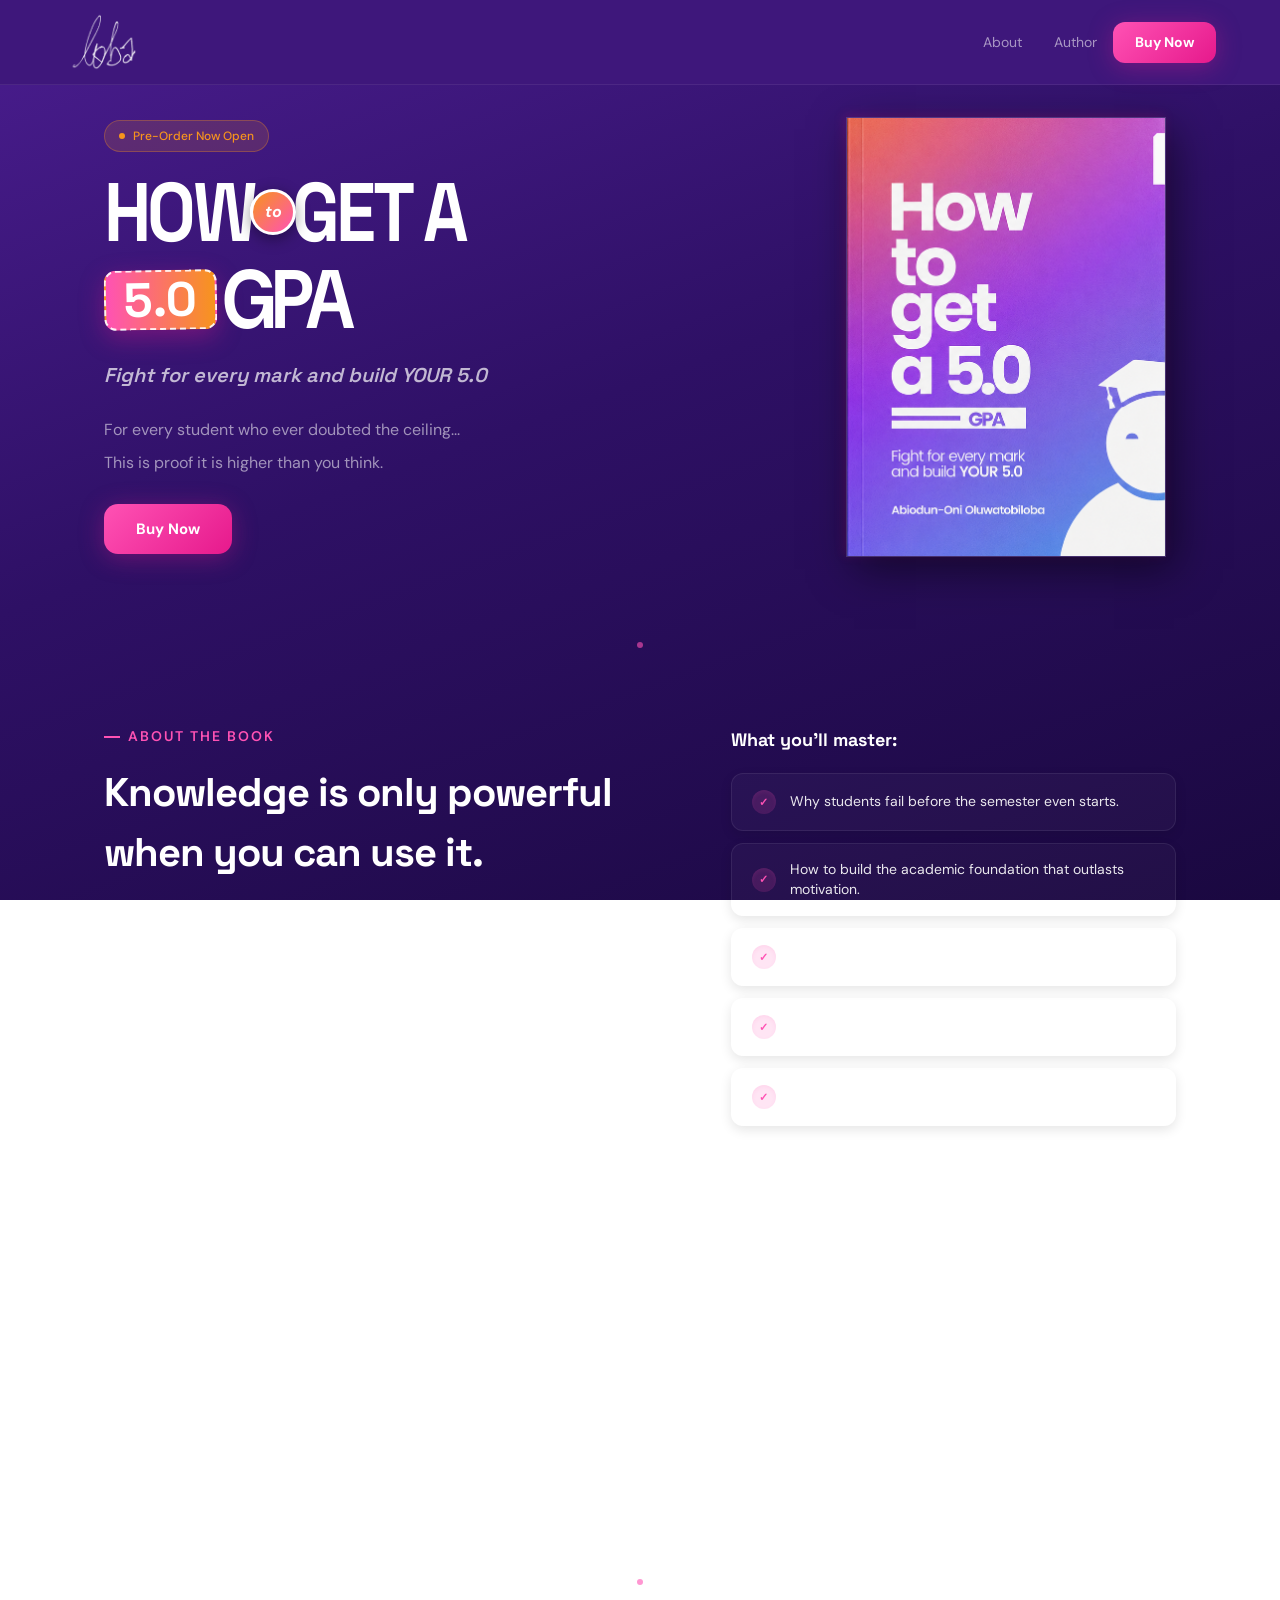
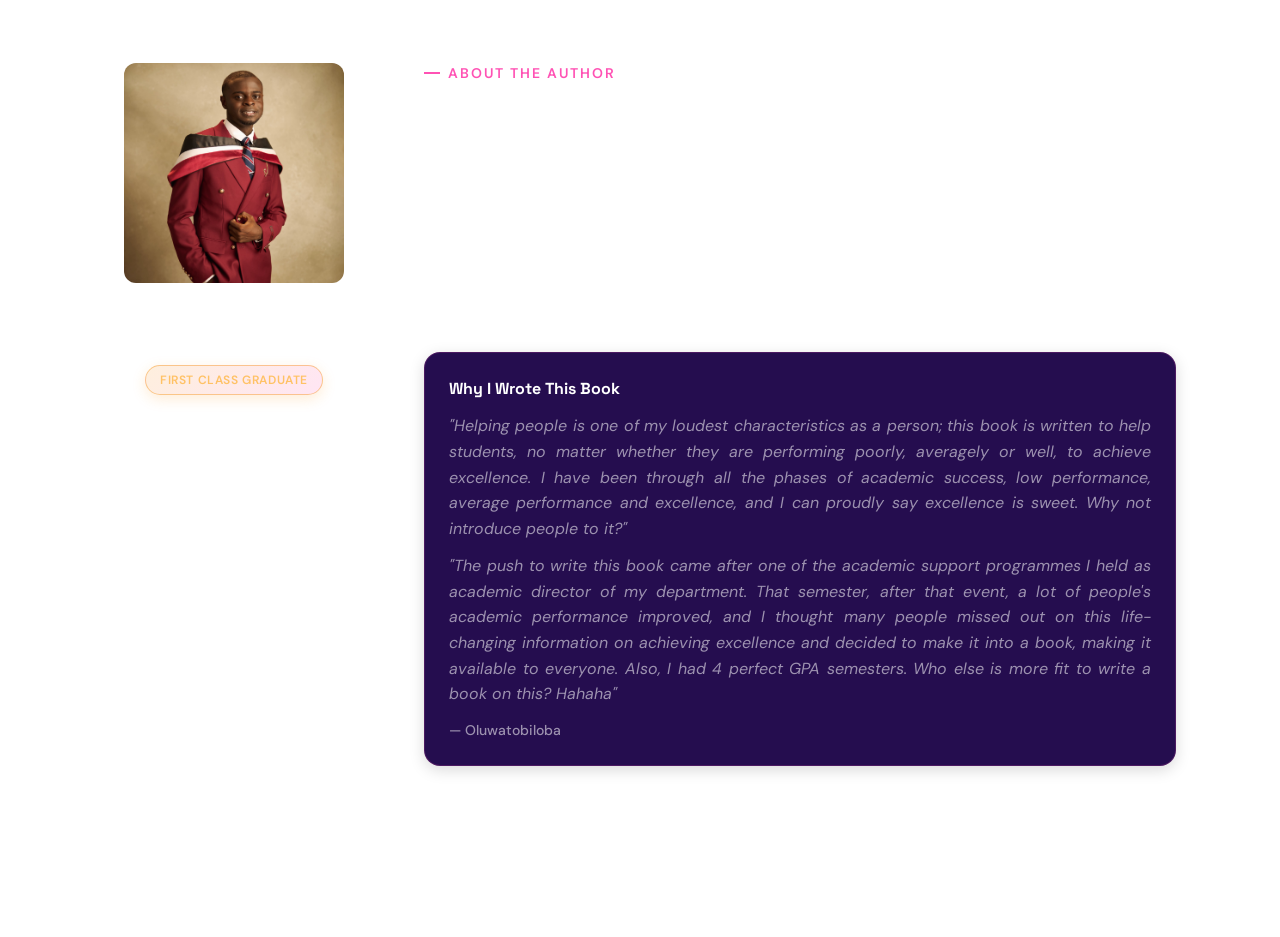
==== commit 03e991c7: "remoev all waitlist related content" ====
--- a/index.html
+++ b/index.html
@@ -3,11 +3,11 @@
   <head>
     <meta charset="UTF-8" />
     <meta name="viewport" content="width=device-width, initial-scale=1.0" />
-    <title>How to Get a 5.0 GPA | Book Launch Waitlist</title>
+    <title>How to Get a 5.0 GPA | Buy the Book</title>
     <link rel="icon" type="image/png" href="Assets/Author signature.png" />
     <meta
       name="description"
-      content="Join the exclusive waitlist for 'How to Get a 5.0 GPA' by Abiodun-Oni Oluwatobiloba. Confirm your spot to lock in your copy and unlock peak academic performance."
+      content="How to Get a 5.0 GPA by Oluwatobiloba is a practical guide to building the habits, focus, and discipline that drive top academic performance."
     />
     <meta
       name="keywords"
@@ -16,13 +16,10 @@
     <meta name="author" content="Abiodun-Oni Oluwatobiloba" />
 
     <!-- Open Graph -->
-    <meta
-      property="og:title"
-      content="How to Get a 5.0 GPA | Book Launch Waitlist"
-    />
+    <meta property="og:title" content="How to Get a 5.0 GPA | Buy the Book" />
     <meta
       property="og:description"
-      content="Join the exclusive waitlist for 'How to Get a 5.0 GPA' by Abiodun-Oni Oluwatobiloba. Confirm your spot to lock in your copy."
+      content="A practical guide to building the mindset, systems, and habits that lead to academic excellence."
     />
     <meta property="og:url" content="https://howtogeta5pointgpa.com" />
     <meta property="og:type" content="website" />
@@ -87,22 +84,13 @@
         </p>
 
         <div class="hero-ctas">
-          <a href="#waitlist" class="btn btn-primary">Join the Waitlist</a>
-          <button id="buyBtnHero" class="btn btn-disabled" disabled>
-            <svg
-              class="lock-icon"
-              viewBox="0 0 24 24"
-              fill="none"
-              stroke="currentColor"
-              stroke-width="2.2"
-              stroke-linecap="round"
-              stroke-linejoin="round"
-            >
-              <rect x="3" y="11" width="18" height="11" rx="2" ry="2"></rect>
-              <path d="M7 11V7a5 5 0 0 1 10 0v4"></path>
-            </svg>
-            <span>Available at Launch</span>
-          </button>
+          <a
+            href="https://selar.com/9785l558y8"
+            class="btn btn-primary"
+            target="_blank"
+            rel="noopener noreferrer"
+            >Buy Now</a
+          >
         </div>
       </div>
 
@@ -112,56 +100,6 @@
           <img src="Assets/HTGA5GPA book cover.png" alt="Book Cover" />
         </div>
       </div>
-    </section>
-
-    <div class="divider"><span class="dot"></span></div>
-
-    <!-- Countdown -->
-    <section class="countdown-section reveal">
-      <h2>Launch Countdown</h2>
-      <p class="section-lead">Mark your calendar. The wait is almost over.</p>
-
-      <p class="eyebrow-label">Launching in</p>
-      <div class="countdown" id="countdown">
-        <div class="time-block">
-          <span id="cd-days">00</span><label>Days</label>
-        </div>
-        <span class="colon">:</span>
-        <div class="time-block">
-          <span id="cd-hours">00</span><label>Hours</label>
-        </div>
-        <span class="colon">:</span>
-        <div class="time-block">
-          <span id="cd-minutes">00</span><label>Minutes</label>
-        </div>
-        <span class="colon">:</span>
-        <div class="time-block">
-          <span id="cd-seconds">00</span><label>Seconds</label>
-        </div>
-      </div>
-      <p class="launch-date" id="launchDateLabel">Official launch date: —</p>
-
-      <div class="buy-wrap">
-        <button id="buyBtn" class="btn btn-disabled btn-lg" disabled>
-          <svg
-            class="lock-icon"
-            viewBox="0 0 24 24"
-            fill="none"
-            stroke="currentColor"
-            stroke-width="2.2"
-            stroke-linecap="round"
-            stroke-linejoin="round"
-          >
-            <rect x="3" y="11" width="18" height="11" rx="2" ry="2"></rect>
-            <path d="M7 11V7a5 5 0 0 1 10 0v4"></path>
-          </svg>
-          <span>Available at Launch</span>
-        </button>
-      </div>
-
-      <p class="hint">
-        Button activates automatically when countdown reaches zero
-      </p>
     </section>
 
     <div class="divider"><span class="dot"></span></div>
@@ -300,100 +238,6 @@
       </div>
     </section>
 
-    <div class="divider"><span class="dot"></span></div>
-
-    <!-- Waitlist Form -->
-    <section id="waitlist" class="waitlist-section reveal">
-      <div class="eyebrow eyebrow-center">
-        <span class="rule"></span>Join the Waitlist<span class="rule"></span>
-      </div>
-      <h2>Be first to know when we launch</h2>
-      <p class="section-lead">
-        Get early access pricing, exclusive chapter previews, and launch-day
-        notifications delivered straight to your inbox.
-      </p>
-
-      <form id="waitlistForm" class="waitlist-form">
-        <div class="form-row">
-          <div class="field">
-            <label for="fullName">Full Name</label>
-            <input
-              type="text"
-              id="fullName"
-              name="fullName"
-              placeholder="e.g. Chioma Chukwuka"
-              required
-            />
-          </div>
-          <div class="field">
-            <label for="phone">Phone Number</label>
-            <div class="phone-input-group">
-              <button
-                type="button"
-                class="country-select-btn"
-                id="countrySelectBtn"
-              >
-                <span class="selected-flag" id="selectedFlag">
-                  <img
-                    src="https://flagcdn.com/20x15/ng.png"
-                    class="flag-img"
-                    alt="Nigeria"
-                  />
-                </span>
-                <span class="selected-code" id="selectedCode">+234</span>
-                <span class="dropdown-chevron">▼</span>
-              </button>
-              <input
-                type="tel"
-                id="phone"
-                name="phone"
-                placeholder="000 0000 000"
-                required
-              />
-              <div class="country-dropdown" id="countryDropdown">
-                <div class="country-search-wrap">
-                  <input
-                    type="text"
-                    class="country-search-input"
-                    id="countrySearchInput"
-                    placeholder="Search country..."
-                    autocomplete="off"
-                  />
-                </div>
-                <div class="country-list" id="countryList">
-                  <!-- Generated dynamically -->
-                </div>
-              </div>
-            </div>
-          </div>
-        </div>
-        <div class="field">
-          <label for="email">Email Address</label>
-          <input
-            type="email"
-            id="email"
-            name="email"
-            placeholder="e.g. chiomachukwuka@email.com"
-            required
-          />
-        </div>
-        <button type="submit" class="btn btn-primary btn-full">
-          Join the Waitlist
-        </button>
-      </form>
-
-      <div id="successMessage" class="success-card hidden">
-        <div class="success-icon">✓</div>
-        <div>
-          <p class="success-title">Almost there!</p>
-          <p class="success-body">
-            We've sent a confirmation link to your email. Click it to lock in
-            your spot, copies are limited.
-          </p>
-        </div>
-      </div>
-    </section>
-
     <!-- Footer -->
     <footer class="site-footer">
       <p class="copyright">© 2026 Oluwatobiloba. All rights reserved.</p>
@@ -468,51 +312,6 @@
       </div>
     </footer>
 
-    <!-- Modal Backdrop -->
-    <div id="modalBackdrop" class="modal-backdrop"></div>
-
-    <!-- Confirmation Modal -->
-    <div id="confirmModal" class="confirm-modal hidden">
-      <div class="confirm-icon">🎉</div>
-      <h3 class="confirm-title">
-        You're confirmed, <span id="confirmName">Friend</span>!
-      </h3>
-      <p id="confirmMessage" class="confirm-message">
-        You have successfully been added to the waitlist. Come back in:
-      </p>
-
-      <div class="confirm-countdown">
-        <div class="mini-time">
-          <span id="mini-days">00</span>
-          <label>d</label>
-        </div>
-        <span class="mini-colon">:</span>
-        <div class="mini-time">
-          <span id="mini-hours">00</span>
-          <label>h</label>
-        </div>
-        <span class="mini-colon">:</span>
-        <div class="mini-time">
-          <span id="mini-minutes">00</span>
-          <label>m</label>
-        </div>
-        <span class="mini-colon">:</span>
-        <div class="mini-time">
-          <span id="mini-seconds">00</span>
-          <label>s</label>
-        </div>
-      </div>
-      <p class="confirm-suffix">to get your own copy!</p>
-
-      <button
-        id="closeConfirmBtn"
-        class="btn btn-primary btn-full"
-        style="margin-top: 16px"
-      >
-        Got it!
-      </button>
-    </div>
-
     <script src="/index.js"></script>
   </body>
 </html>
--- a/style.css
+++ b/style.css
@@ -352,11 +352,6 @@
 .avatars .avatar:first-child {
   margin-left: 0;
 }
-#waitlistCount {
-  font-size: 14px;
-  color: var(--muted);
-}
-
 .hero-book {
   position: relative;
   flex-shrink: 0;
@@ -478,14 +473,6 @@
   max-width: 1200px;
   margin: 0 auto;
 }
-.countdown-section,
-.waitlist-section {
-  text-align: center;
-  display: flex;
-  flex-direction: column;
-  align-items: center;
-  gap: 12px;
-}
 h2 {
   font-family: var(--font-heading);
   font-weight: 700;
@@ -514,65 +501,6 @@
   width: 16px;
   height: 2px;
   background: var(--primary);
-}
-
-/*Countdown*/
-.eyebrow-label {
-  font-size: 13px;
-  text-transform: uppercase;
-  letter-spacing: 2px;
-  color: rgba(255, 255, 255, 0.5);
-  margin-top: 16px;
-}
-.countdown {
-  display: flex;
-  align-items: flex-start;
-  gap: clamp(4px, 2vw, 16px);
-  margin: 8px 0;
-  flex-wrap: nowrap;
-  justify-content: center;
-}
-.time-block {
-  display: flex;
-  flex-direction: column;
-  align-items: center;
-  gap: 8px;
-}
-.time-block span {
-  font-family: var(--font-heading);
-  font-weight: 700;
-  font-size: clamp(20px, 4.5vw, 44px);
-  background: #250d4f;
-  border: 1px solid rgba(255, 255, 255, 0.08);
-  width: clamp(45px, 11vw, 84px);
-  height: clamp(45px, 11vw, 84px);
-  border-radius: 12px;
-  display: flex;
-  align-items: center;
-  justify-content: center;
-  letter-spacing: -1px;
-}
-.time-block label {
-  font-size: clamp(8px, 1.5vw, 11px);
-  text-transform: uppercase;
-  letter-spacing: clamp(1px, 0.25vw, 2px);
-  color: rgba(255, 255, 255, 0.5);
-}
-.colon {
-  font-family: var(--font-heading);
-  font-weight: 700;
-  font-size: clamp(20px, 4.5vw, 44px);
-  color: var(--primary);
-  line-height: clamp(45px, 11vw, 84px);
-}
-.launch-date {
-  color: var(--muted);
-  font-size: 14px;
-  margin-top: 4px;
-}
-.hint {
-  font-size: 12px;
-  color: var(--muted);
 }
 
 /*About the book*/
@@ -854,278 +782,6 @@
   color: var(--muted);
 }
 
-/*Waitlist form*/
-.waitlist-form {
-  width: 100%;
-  max-width: 560px;
-  display: flex;
-  flex-direction: column;
-  gap: 20px;
-  margin-top: 16px;
-  text-align: left;
-}
-.form-row {
-  display: flex;
-  gap: 20px;
-  flex-wrap: wrap;
-}
-.field {
-  flex: 1;
-  min-width: 200px;
-  display: flex;
-  flex-direction: column;
-  gap: 6px;
-}
-.field label {
-  font-size: 14px;
-  font-weight: 500;
-  opacity: 0.85;
-}
-.field input {
-  background: #1d093a;
-  border: 1px solid rgba(255, 255, 255, 0.08);
-  border-radius: 10px;
-  padding: 14px 16px;
-  color: var(--foreground);
-  font-size: 14px;
-  font-family: inherit;
-  transition: border-color 0.2s ease, background-color 0.2s ease;
-}
-.field input::placeholder {
-  color: rgba(255, 255, 255, 0.35);
-}
-.field input:focus {
-  background: #250d4f;
-  border-color: var(--primary);
-  outline: none;
-}
-.field input:invalid:not(:placeholder-shown) {
-  border-color: rgba(255, 90, 90, 0.6);
-}
-
-/* Phone country code selector */
-.phone-input-group {
-  position: relative;
-  display: flex;
-  background: #1d093a;
-  border: 1px solid rgba(255, 255, 255, 0.08);
-  border-radius: 10px;
-  transition: border-color 0.2s ease, background-color 0.2s ease;
-}
-.phone-input-group:focus-within {
-  background: #250d4f;
-  border-color: var(--primary);
-}
-.country-select-btn {
-  display: flex;
-  align-items: center;
-  gap: 6px;
-  background: transparent;
-  border: none;
-  border-right: 1px solid rgba(255, 255, 255, 0.1);
-  padding: 0 14px;
-  cursor: pointer;
-  color: var(--foreground);
-  font-family: inherit;
-  font-size: 14px;
-  transition: background-color 0.2s ease;
-  border-top-left-radius: 9px;
-  border-bottom-left-radius: 9px;
-}
-.country-select-btn:hover {
-  background: rgba(255, 255, 255, 0.04);
-}
-.selected-flag {
-  display: inline-flex;
-  align-items: center;
-  justify-content: center;
-  width: 24px;
-  flex-shrink: 0;
-}
-.flag-img {
-  width: 18px;
-  height: 13px;
-  border-radius: 2px;
-  box-shadow: 0 1px 3px rgba(0, 0, 0, 0.25);
-  display: block;
-}
-.selected-code {
-  font-weight: 500;
-  opacity: 0.9;
-}
-.dropdown-chevron {
-  font-size: 8px;
-  opacity: 0.5;
-  margin-left: 2px;
-}
-.phone-input-group input[type="tel"] {
-  flex: 1;
-  background: transparent !important;
-  border: none !important;
-  border-radius: 0 !important;
-  padding: 14px 16px !important;
-  color: var(--foreground) !important;
-  font-size: 14px !important;
-  font-family: inherit !important;
-  width: 100%;
-}
-.phone-input-group input[type="tel"]:focus {
-  outline: none !important;
-  box-shadow: none !important;
-}
-.country-dropdown {
-  position: absolute;
-  top: 100%;
-  left: 0;
-  right: 0;
-  margin-top: 6px;
-  background: #1d093a;
-  border: 1px solid rgba(255, 255, 255, 0.12);
-  border-radius: 12px;
-  box-shadow: 0 10px 30px rgba(0, 0, 0, 0.5);
-  z-index: 100;
-  display: flex;
-  flex-direction: column;
-  max-height: 250px;
-  display: none;
-}
-.country-dropdown.show {
-  display: flex;
-}
-.country-search-wrap {
-  padding: 10px;
-  border-bottom: 1px solid rgba(255, 255, 255, 0.08);
-  position: sticky;
-  top: 0;
-  background: #1d093a;
-}
-.country-search-input {
-  width: 100%;
-  background: #13052a;
-  border: 1px solid rgba(255, 255, 255, 0.08);
-  border-radius: 8px;
-  padding: 8px 12px;
-  color: var(--foreground);
-  font-size: 13px;
-  font-family: inherit;
-}
-.country-search-input:focus {
-  outline: none;
-  border-color: var(--primary);
-}
-.country-list {
-  overflow-y: auto;
-  flex: 1;
-  padding: 6px 0;
-}
-.country-list::-webkit-scrollbar {
-  width: 6px;
-}
-.country-list::-webkit-scrollbar-track {
-  background: transparent;
-}
-.country-list::-webkit-scrollbar-thumb {
-  background: rgba(255, 255, 255, 0.15);
-  border-radius: 3px;
-}
-.country-item {
-  display: flex;
-  align-items: center;
-  justify-content: space-between;
-  width: 100%;
-  padding: 10px 16px;
-  background: transparent;
-  border: none;
-  color: var(--foreground);
-  font-family: inherit;
-  font-size: 13px;
-  text-align: left;
-  cursor: pointer;
-  transition: background-color 0.15s ease;
-}
-.country-item:hover {
-  background: rgba(255, 255, 255, 0.05);
-}
-.country-item-left {
-  display: flex;
-  align-items: center;
-  gap: 8px;
-  pointer-events: none;
-}
-.country-item .flag {
-  display: inline-flex;
-  align-items: center;
-  justify-content: center;
-  width: 24px;
-  flex-shrink: 0;
-}
-.country-item .name {
-  opacity: 0.9;
-}
-.country-item .code {
-  color: var(--muted);
-  font-weight: 500;
-  font-size: 12px;
-  pointer-events: none;
-}
-.no-countries {
-  padding: 16px;
-  text-align: center;
-  color: var(--muted);
-  font-size: 13px;
-}
-
-.form-note {
-  text-align: center;
-  font-size: 12px;
-  color: var(--muted);
-}
-
-.success-card {
-  width: 100%;
-  max-width: 560px;
-  margin: 24px auto 0;
-  background: #1a0840;
-  border: 2px solid var(--primary);
-  border-radius: 16px;
-  padding: 32px 24px;
-  display: flex;
-  flex-direction: column;
-  align-items: center;
-  gap: 16px;
-  text-align: center;
-  box-shadow: 0 10px 30px rgba(0, 0, 0, 0.3);
-}
-.success-card div {
-  display: flex;
-  flex-direction: column;
-  gap: 8px;
-  align-items: center;
-}
-.success-card.hidden {
-  display: none;
-}
-.success-icon {
-  width: 48px;
-  height: 48px;
-  border-radius: 50%;
-  flex-shrink: 0;
-  background: rgba(230, 25, 140, 0.15);
-  display: flex;
-  align-items: center;
-  justify-content: center;
-  font-size: 22px;
-}
-.success-title {
-  font-family: var(--font-heading);
-  font-weight: 700;
-  font-size: 17px;
-}
-.success-body {
-  color: var(--muted);
-  font-size: 14px;
-}
-
 /*Footer*/
 .site-footer {
   display: flex;
@@ -1164,90 +820,7 @@
   box-shadow: 0 8px 24px rgba(255, 82, 180, 0.15);
 }
 
-/*Confirmation Modal*/
-.confirm-modal {
-  position: fixed;
-  top: 50%;
-  left: 50%;
-  transform: translate(-50%, -45%);
-  width: 400px;
-  max-width: 90vw;
-  background: #1a0840;
-  border: 2px solid var(--primary);
-  border-radius: 20px;
-  box-shadow: 0 30px 80px rgba(0, 0, 0, 0.7);
-  padding: 32px 24px;
-  display: flex;
-  flex-direction: column;
-  align-items: center;
-  text-align: center;
-  gap: 12px;
-  opacity: 0;
-  pointer-events: none;
-  transition: opacity 0.22s ease, transform 0.22s cubic-bezier(0.34, 1.56, 0.64, 1);
-  z-index: 1002;
-}
-.confirm-modal.open {
-  opacity: 1;
-  transform: translate(-50%, -50%);
-  pointer-events: auto;
-}
-.confirm-modal.hidden {
-  display: none;
-}
-.confirm-icon {
-  font-size: 40px;
-  margin-bottom: 8px;
-}
-.confirm-title {
-  font-family: var(--font-heading);
-  font-weight: 700;
-  font-size: 22px;
-  color: #fff;
-}
-.confirm-message {
-  color: var(--muted);
-  font-size: 14px;
-  line-height: 1.5;
-  max-width: 320px;
-}
-.confirm-countdown {
-  display: flex;
-  align-items: center;
-  justify-content: center;
-  gap: 8px;
-  margin: 16px 0;
-  background: #250d4f;
-  border: 1px solid rgba(255, 255, 255, 0.08);
-  padding: 12px 20px;
-  border-radius: 14px;
-  width: 100%;
-  max-width: 320px;
-}
-.mini-time {
-  display: flex;
-  align-items: baseline;
-  gap: 2px;
-}
-.mini-time span {
-  font-family: var(--font-heading);
-  font-weight: 700;
-  font-size: 20px;
-  color: var(--primary);
-}
-.mini-time label {
-  font-size: 11px;
-  text-transform: uppercase;
-  color: var(--muted);
-}
-.mini-colon {
-  font-family: var(--font-heading);
-  font-weight: 700;
-  font-size: 16px;
-  color: rgba(255, 255, 255, 0.2);
-}
-.confirm-suffix {
-  font-size: 14px;
+
   color: var(--muted);
   margin-top: 4px;
 }
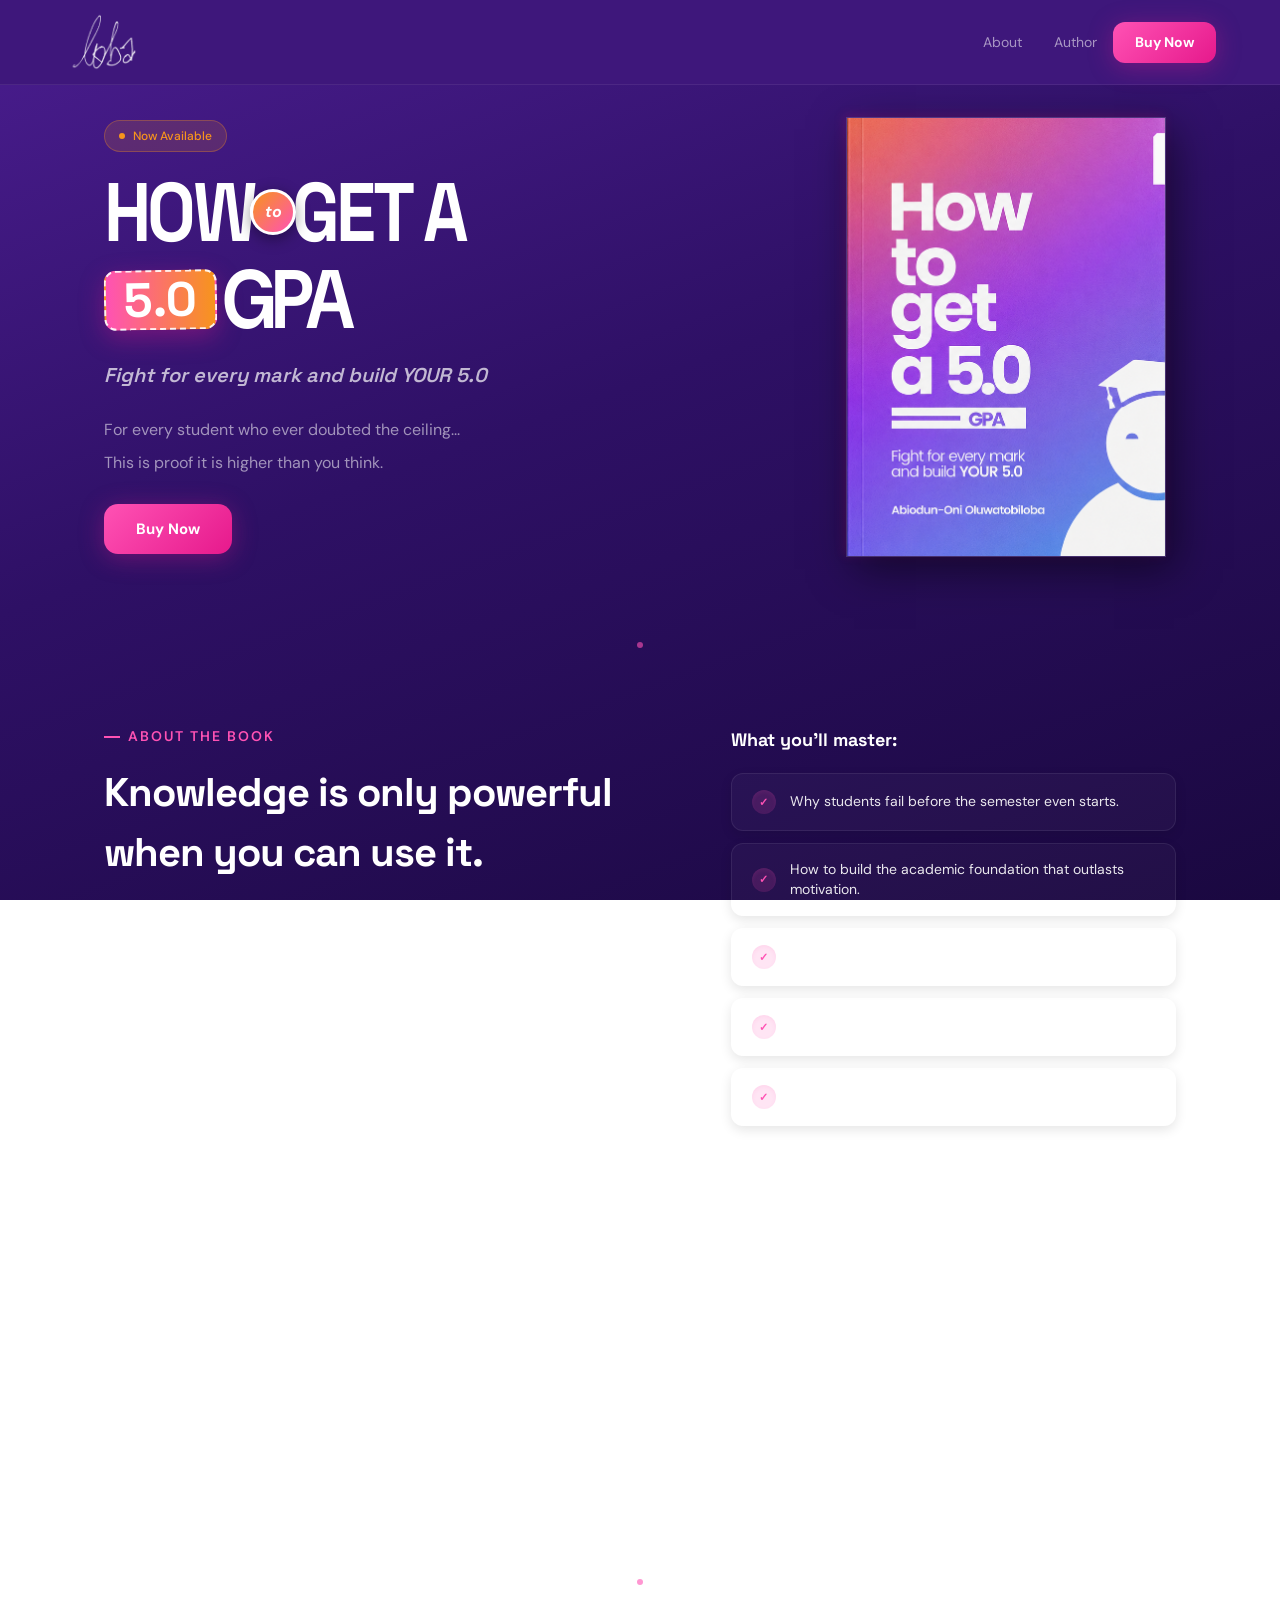
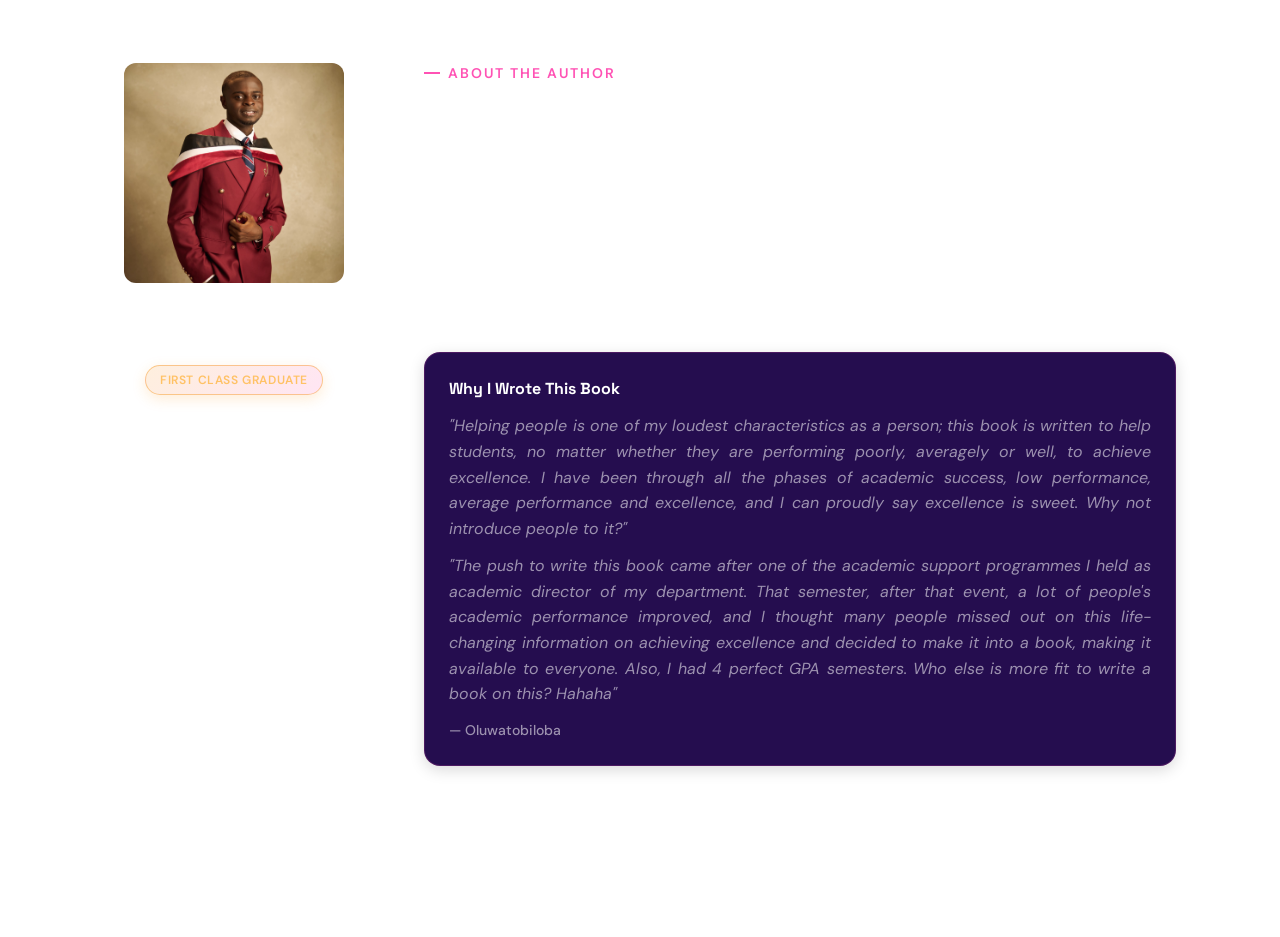
==== commit 77442f19: "changed preorder pill" ====
--- a/index.html
+++ b/index.html
@@ -59,7 +59,7 @@
     <section class="hero">
       <div class="hero-text">
         <span class="badge badge-orange"
-          ><span class="dot"></span>Pre-Order Now Open</span
+          ><span class="dot"></span>Now Available</span
         >
         <h1 class="hero-title">
           <span class="title-row-top">
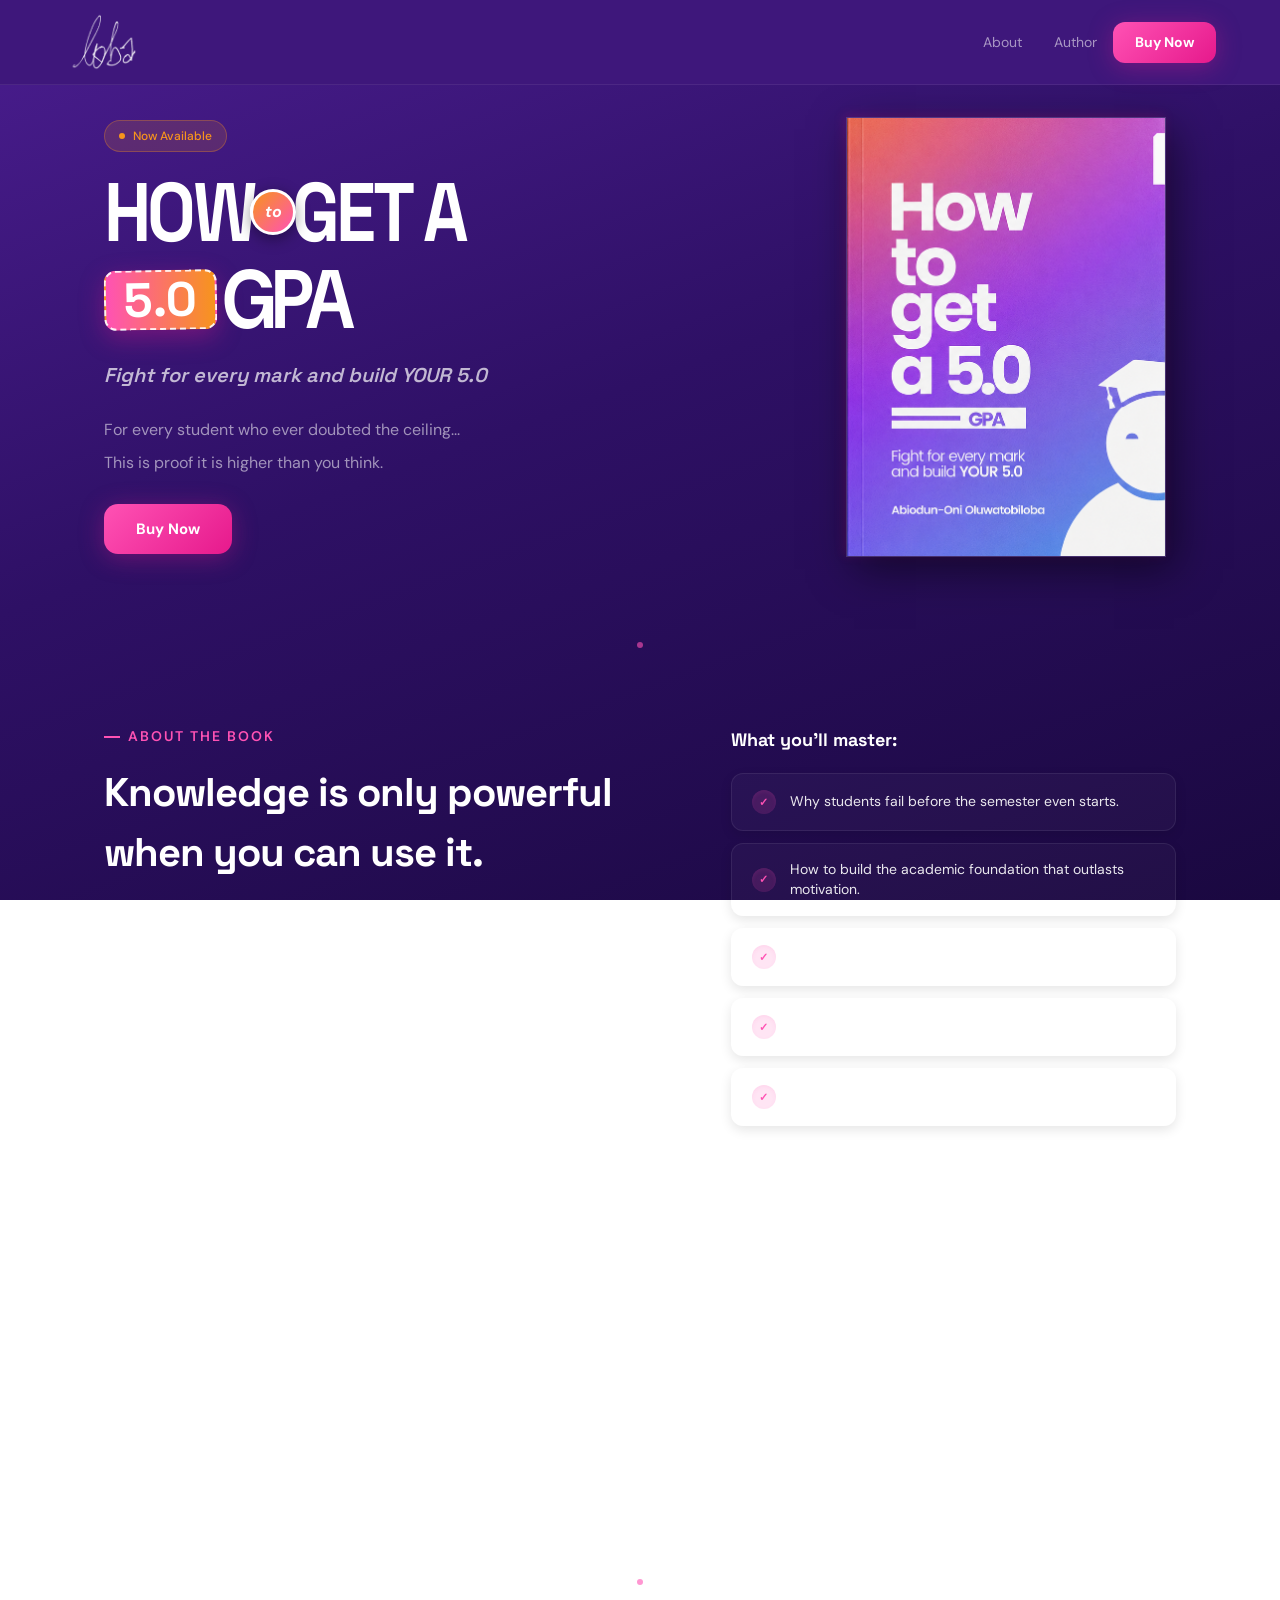
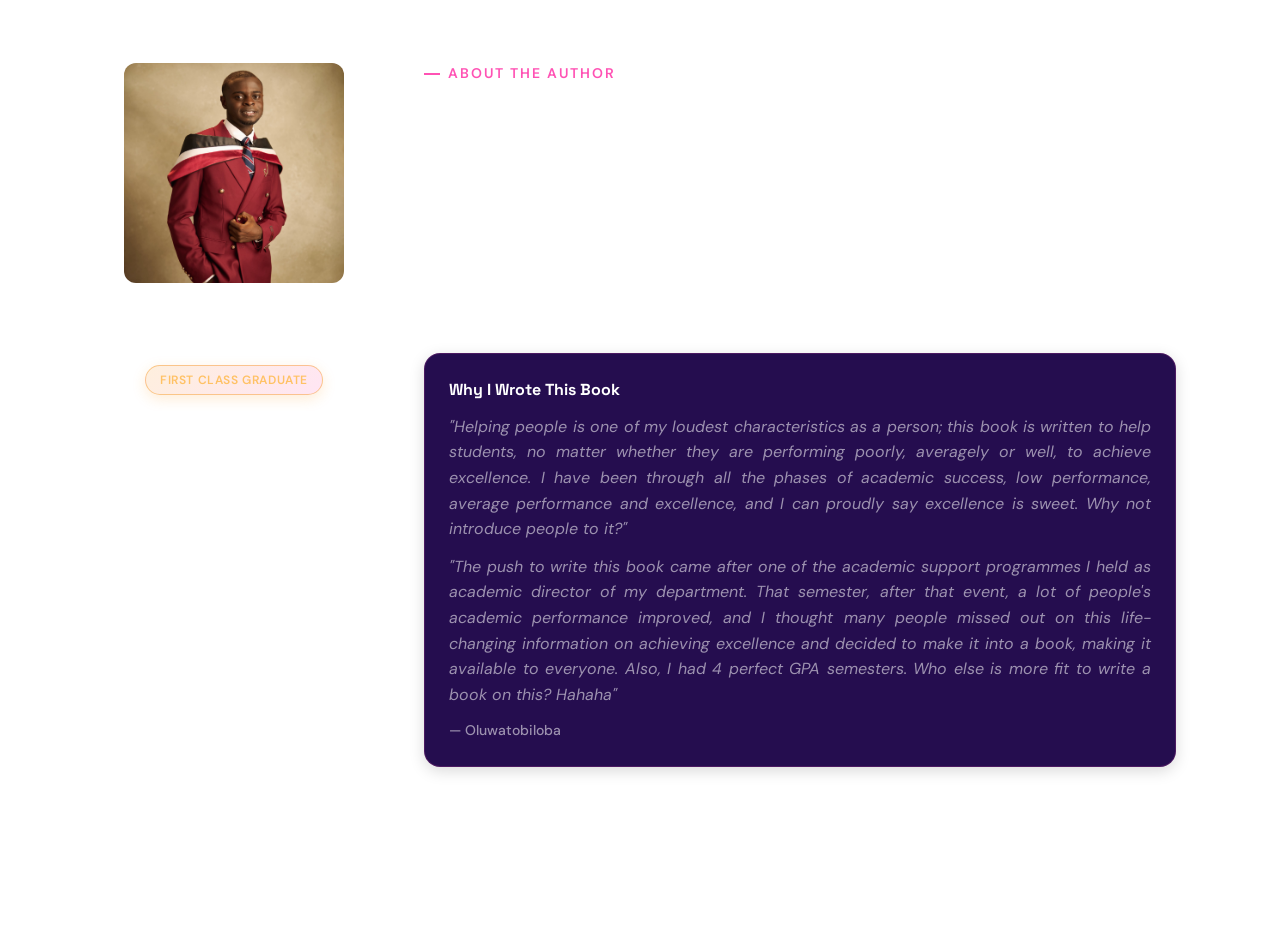
==== commit 518f2e72: "Install and configure Vercel Web Analytics ## Vercel Web Analytics Implementation  Successfully inst" ====
--- a/index.html
+++ b/index.html
@@ -31,6 +31,12 @@
       rel="stylesheet"
     />
     <link rel="stylesheet" href="/style.css" />
+    
+    <!-- Vercel Web Analytics -->
+    <script>
+      window.va = window.va || function () { (window.vaq = window.vaq || []).push(arguments); };
+    </script>
+    <script defer src="/_vercel/insights/script.js"></script>
   </head>
   <body>
     <!-- Header -->
--- a/style.css
+++ b/style.css
@@ -73,7 +73,10 @@
   flex-wrap: wrap;
   gap: 16px;
   background: #3e177b;
-  transition: padding 0.3s ease, background 0.3s ease, box-shadow 0.3s ease;
+  transition:
+    padding 0.3s ease,
+    background 0.3s ease,
+    box-shadow 0.3s ease;
 }
 
 .site-header.scrolled {
@@ -93,7 +96,9 @@
   width: auto;
   filter: brightness(0) invert(1);
   opacity: 0.95;
-  transition: opacity 0.2s ease, transform 0.2s ease;
+  transition:
+    opacity 0.2s ease,
+    transform 0.2s ease;
 }
 .logo-signature:hover .signature-img {
   opacity: 1;
@@ -157,9 +162,15 @@
   pointer-events: none;
 }
 @keyframes btnShimmer {
-  0% { left: -70%; }
-  20% { left: 140%; }
-  100% { left: 140%; }
+  0% {
+    left: -70%;
+  }
+  20% {
+    left: 140%;
+  }
+  100% {
+    left: 140%;
+  }
 }
 .btn-primary:hover {
   transform: translateY(-2px);
@@ -307,7 +318,6 @@
   transform: rotate(-1deg);
 }
 
-
 .subtitle {
   font-family: var(--font-heading);
   font-weight: 600;
@@ -433,7 +443,7 @@
 .book-rule {
   width: 32px;
   height: 2px;
-  background-color:  #f7711d;
+  background-color: #f7711d;
 }
 .book-subtitle {
   font-size: 12px;
@@ -599,7 +609,7 @@
   max-width: 100%;
   aspect-ratio: 1 / 1;
   border-radius: 12px;
-  background-image: url('Assets/Author Image (1).jpg');
+  background-image: url("Assets/Author Image (1).jpg");
   background-size: cover;
   background-position: center top;
 }
@@ -613,7 +623,11 @@
   display: inline-flex;
   align-items: center;
   gap: 6px;
-  background: linear-gradient(135deg, rgba(247, 148, 29, 0.15), rgba(255, 82, 180, 0.15));
+  background: linear-gradient(
+    135deg,
+    rgba(247, 148, 29, 0.15),
+    rgba(255, 82, 180, 0.15)
+  );
   border: 1px solid rgba(247, 148, 29, 0.45);
   color: #ffc266;
   font-size: 12px;
@@ -708,7 +722,9 @@
   gap: 10px;
   opacity: 0;
   pointer-events: none;
-  transition: opacity 0.22s ease, transform 0.22s cubic-bezier(0.34, 1.56, 0.64, 1);
+  transition:
+    opacity 0.22s ease,
+    transform 0.22s cubic-bezier(0.34, 1.56, 0.64, 1);
   z-index: 1001;
 }
 .platform-modal.open {
@@ -750,7 +766,9 @@
   border: 1px solid rgba(255, 255, 255, 0.08);
   padding: 12px 14px;
   border-radius: 10px;
-  transition: background 0.18s ease, border-color 0.18s ease;
+  transition:
+    background 0.18s ease,
+    border-color 0.18s ease;
 }
 .platform-row:hover {
   background: #2e1065;
@@ -820,16 +838,13 @@
   box-shadow: 0 8px 24px rgba(255, 82, 180, 0.15);
 }
 
-
-  color: var(--muted);
-  margin-top: 4px;
-}
-
 /*Scroll Reveal*/
 .reveal {
   opacity: 0;
   transform: translateY(28px);
-  transition: opacity 0.75s cubic-bezier(0.16, 1, 0.3, 1), transform 0.75s cubic-bezier(0.16, 1, 0.3, 1);
+  transition:
+    opacity 0.75s cubic-bezier(0.16, 1, 0.3, 1),
+    transform 0.75s cubic-bezier(0.16, 1, 0.3, 1);
   will-change: opacity, transform;
 }
 .reveal.revealed {
@@ -996,7 +1011,7 @@
     height: 2px;
     background: var(--primary);
   }
-  
+
   .site-footer {
     flex-direction: column;
     text-align: center;
